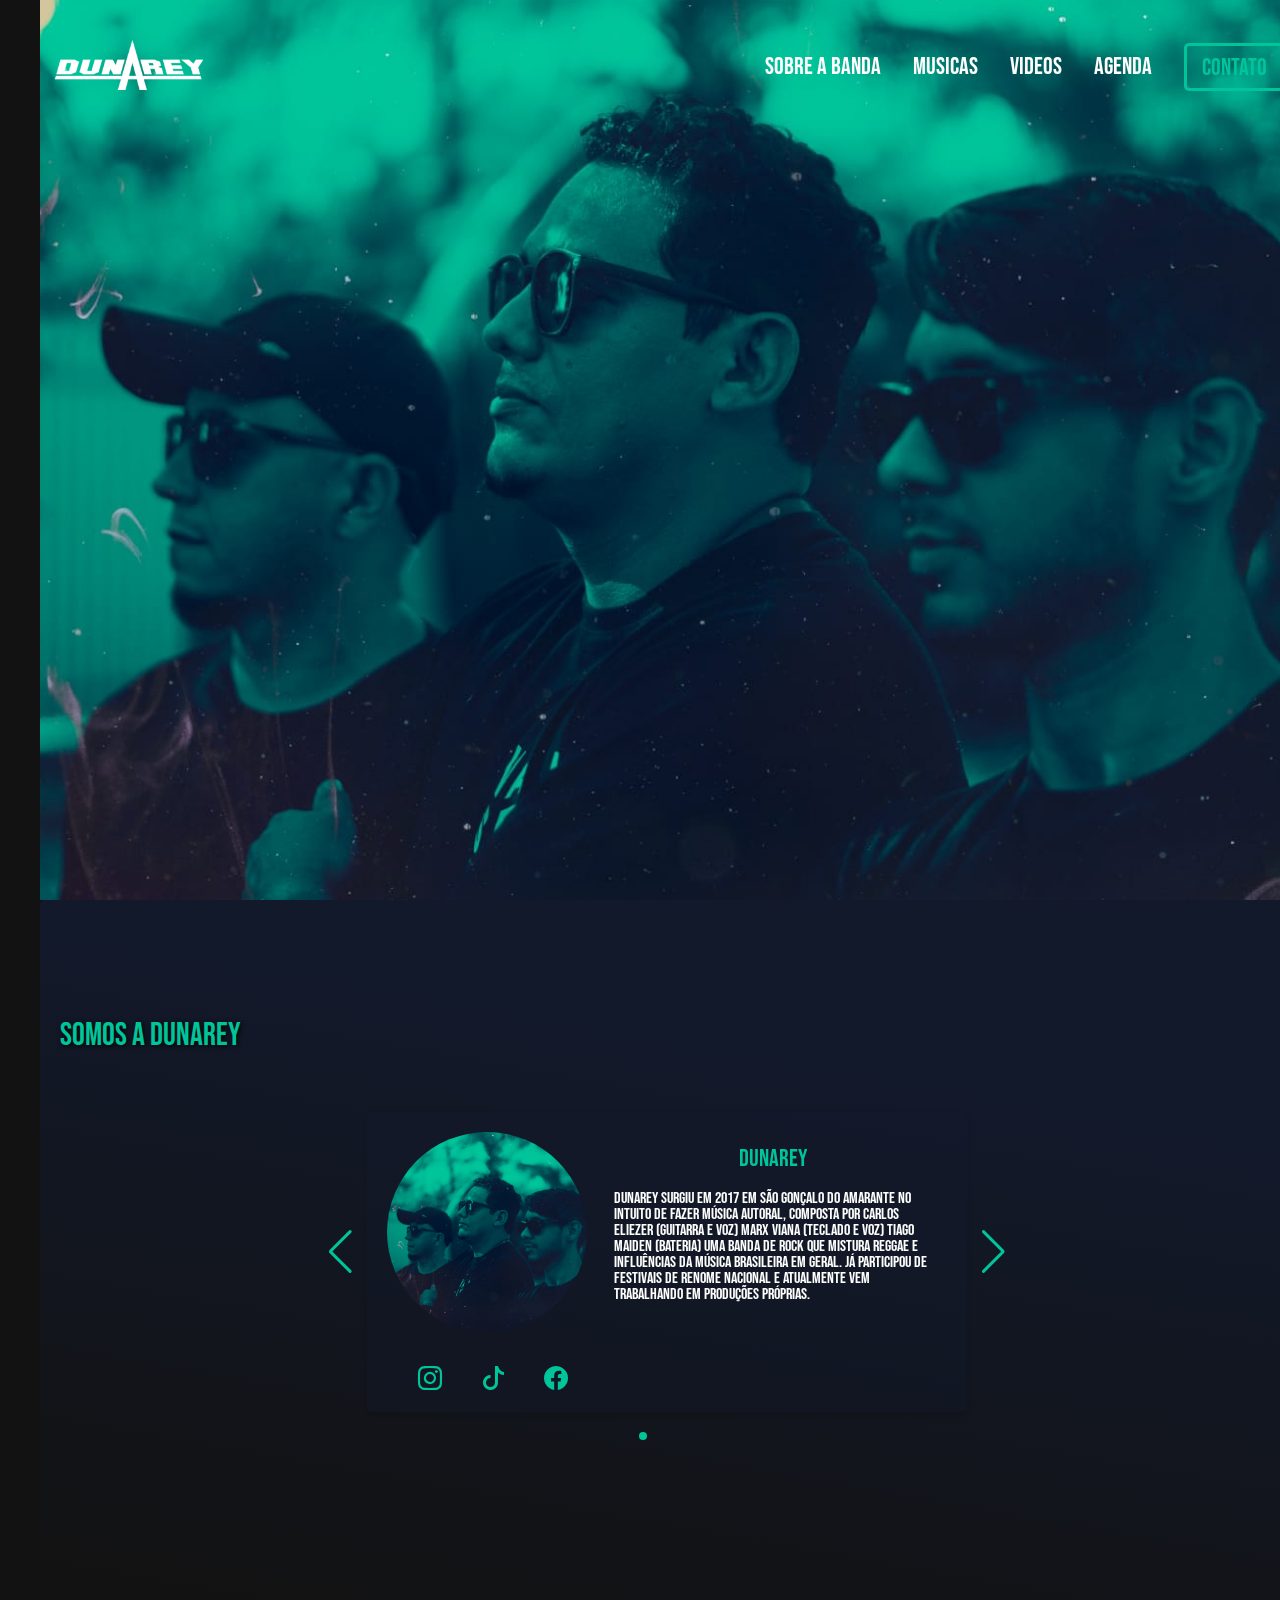
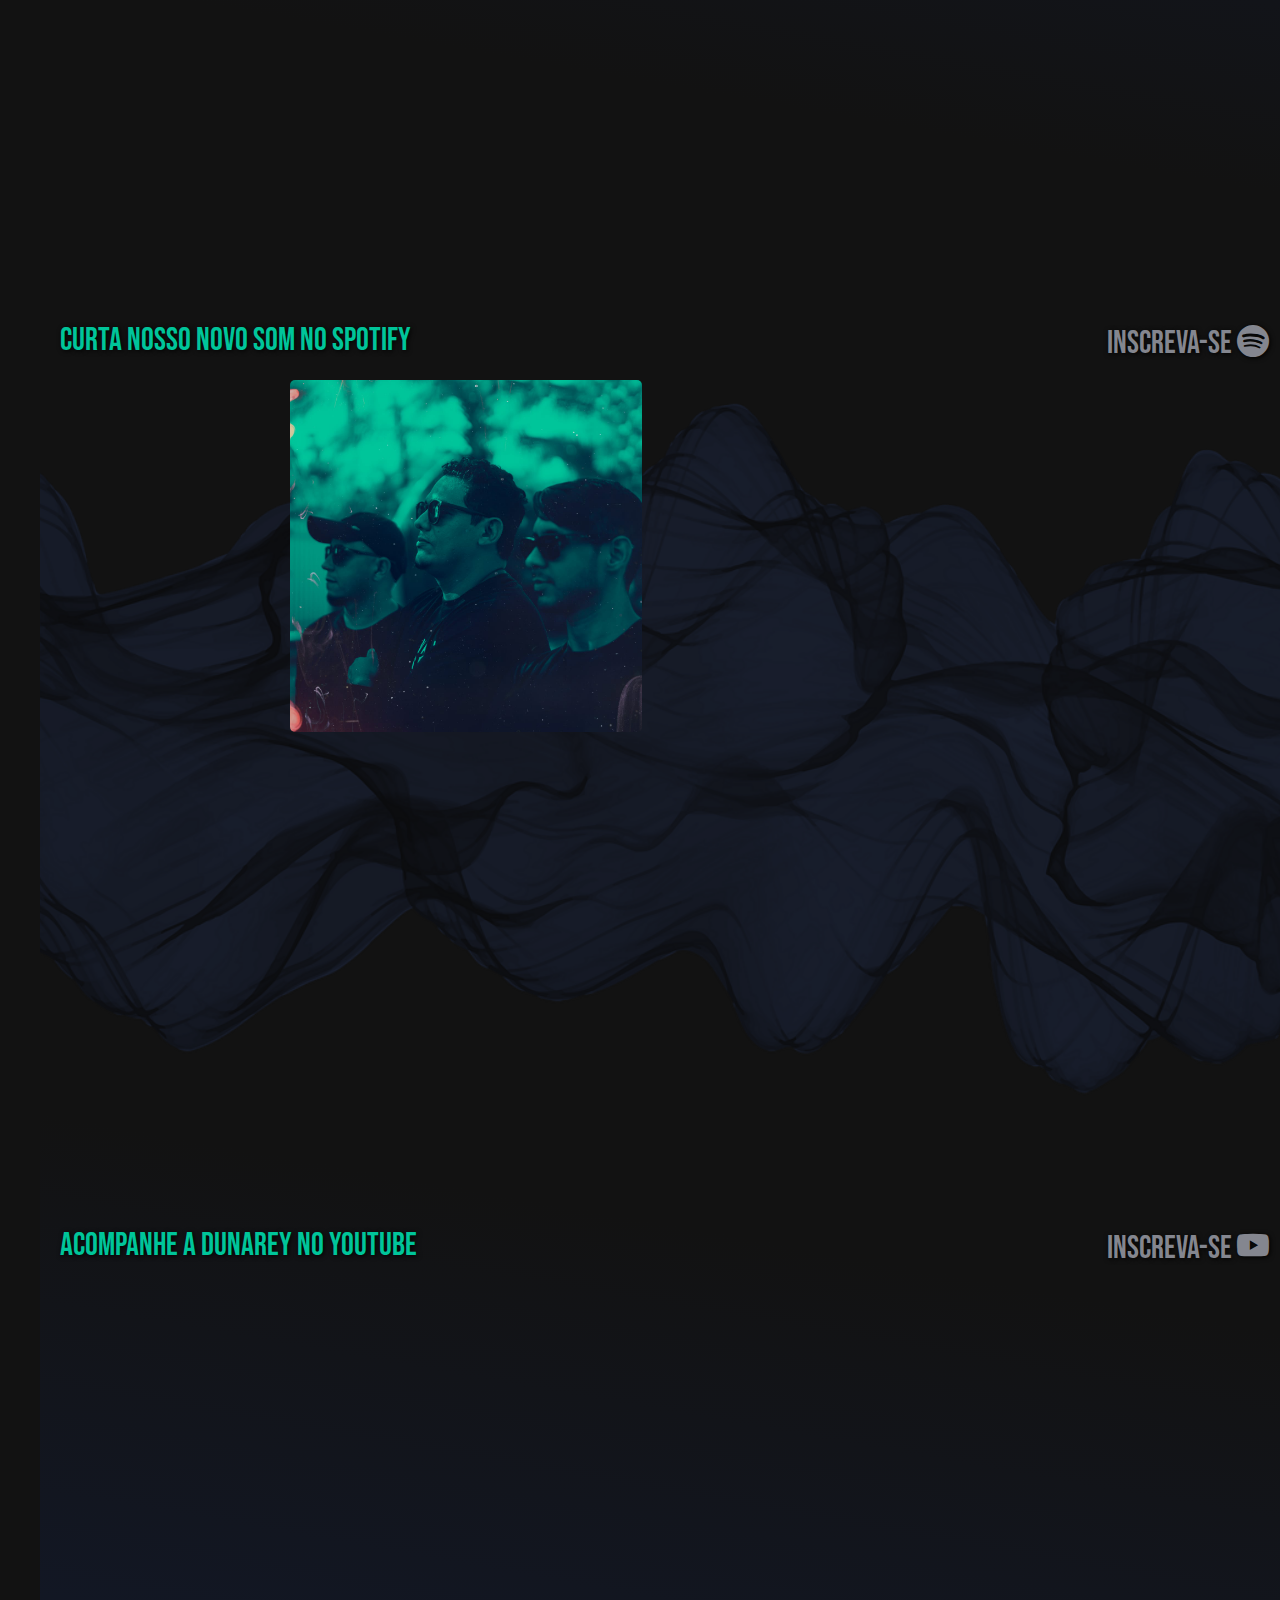
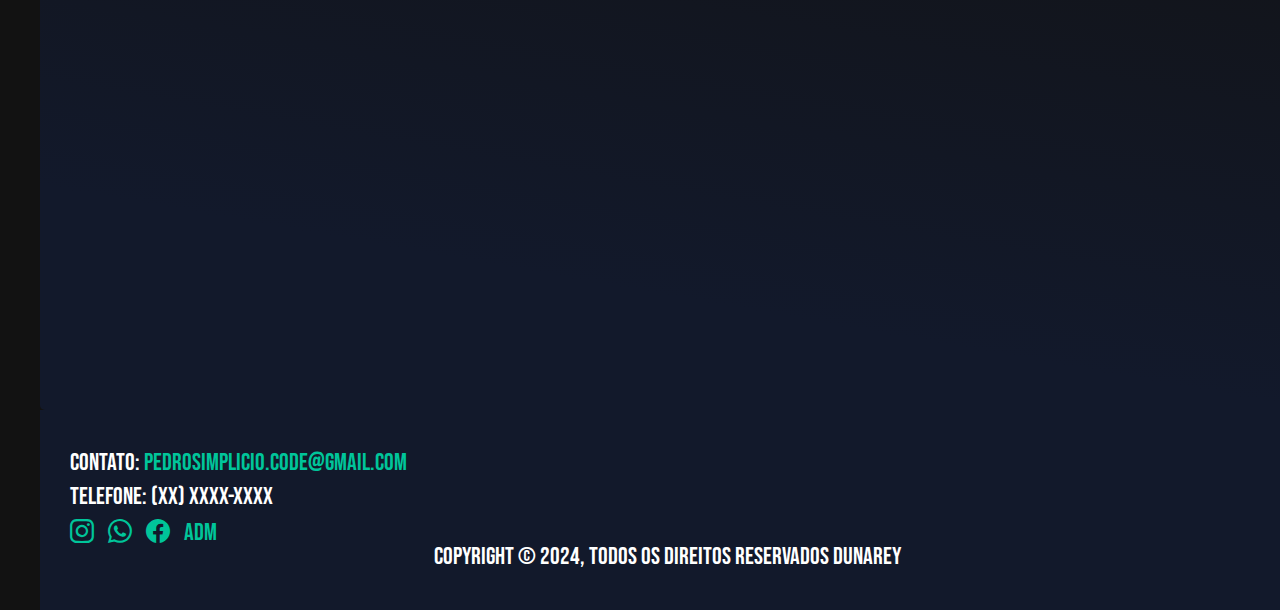
==== index.html @ 948dd6e9 "sdsds" ====
<!DOCTYPE html>
<html lang="pt-br">

<head>
    <meta charset="UTF-8">
    <meta name="viewport" content="width=device-width, initial-scale=1.0">
    <title>Dunarey</title>
    <link rel="stylesheet" href="./src/styles/reset.css">
    <link rel="shortcut icon" href="./src/assets/imagens/icone.ico" type="image/x-icon">
    <link rel="preconnect" href="https://fonts.googleapis.com">
    <link rel="preconnect" href="https://fonts.gstatic.com" crossorigin>
    <link
        href="https://fonts.googleapis.com/css2?family=Archivo+Black&family=Bebas+Neue&family=Geologica:wght@100..900&display=swap"
        rel="stylesheet">
    <link rel="stylesheet" href="./src/styles/vars.css">
    <link rel="stylesheet" href="https://cdn.jsdelivr.net/npm/bootstrap-icons@1.11.3/font/bootstrap-icons.min.css">
    <link rel="stylesheet" href="./src/styles/style.css">
    <link rel="stylesheet" href="https://cdn.jsdelivr.net/npm/swiper@11/swiper-bundle.min.css" />
    <link rel="stylesheet" href="src/styles/swiper-bundle.min.css">

</head>

<body>
    <div id="myModal" class="modal">
        <div class="modal-content">
            <span class="close">&times;</span>
            <form action="https://formsubmit.co/ajax/pedrosimplicio.code@gmail.com" method="POST" data-form>
                <label for="nome">Nome</label>
                <input type="text" name="nome" id="nome" placeholder="Digite seu nome" required />
                <label for="email">E-mail</label>
                <input type="email" name="email" id="email" placeholder="Digite seu e-mail" required />
                <label for="mensagem">Mensagem</label>
                <textarea name="mensagem" id="mensagem" placeholder="Deixe sua mensagem aqui" required></textarea>
                <button id="cont" type="submit" data-button>Enviar</button>
            </form>
        </div>
    </div>

    <div class="wrapper">

        <header id="header">
                
                    <nav class="nav">
                        <a href="#" class="logo"><img src="src/assets/imagens/logoduna.ico" alt=""></a>
                        <button class="hamburger"></button>
                        <ul class="nav-list">
                            <li><a href="#sobreabanda">Sobre a banda</a></li>
                            <li><a href="#spotify">Musicas</a></li>
                            <li><a href="#youtube">Videos</a></li>
                            <li><a href="">Agenda</a></li>
                            <li><button id="contato" class="contato">Contato</button></li>
                        </ul>
                    </nav>

        </header>

        <main>

            <div class="banner">
            </div>

            <div class="grid_sobre_a_banda">

                <section class="conteudo" id="sobreabanda">

                    <h1 class="title">SOMOS A DUNAREY</h1>

                    <div class="banda">

                        <section class="integrantes mySwiper">
                            <div class="integrantes-container swiper-wrapper">

                                <div class="slide swiper-slide">
                                    <div class="bio-container">
                                        <div class="bio-image">
                                            <img src="src/assets/imagens/banner.jpg" alt="Minha Foto">
                                            <div class="redes">
                                                <a href="https://www.bing.com/ck/a?!&&p=036aeb5f04261f45JmltdHM9MTcxMDg5MjgwMCZpZ3VpZD0wMWZlNjc2ZS1kNzRmLTY4YTUtMmFlNC03NGYwZDYzNjY5ZGQmaW5zaWQ9NTE4Ng&ptn=3&ver=2&hsh=3&fclid=01fe676e-d74f-68a5-2ae4-74f0d63669dd&psq=dunarey+instagram&u=a1aHR0cHM6Ly93d3cuaW5zdGFncmFtLmNvbS9kdW5hcmV5Lw&ntb=1"
                                                    target="_blank" rel="noopener noreferrer"><i
                                                        class="bi bi-instagram"></i></a>
                                                <a href="https://www.tiktok.com/@bandadunarey?_t=8ket5ZrlQcn&_r=1"
                                                    target="_blank" rel="noopener noreferrer"><i
                                                        class="bi bi-tiktok"></i></a>
                                                <a href="https://www.bing.com/ck/a?!&&p=5414de0a95cebdedJmltdHM9MTcxMDg5MjgwMCZpZ3VpZD0wMWZlNjc2ZS1kNzRmLTY4YTUtMmFlNC03NGYwZDYzNjY5ZGQmaW5zaWQ9NTE4OQ&ptn=3&ver=2&hsh=3&fclid=01fe676e-d74f-68a5-2ae4-74f0d63669dd&psq=dunarey+facebook&u=a1aHR0cHM6Ly93d3cuZmFjZWJvb2suY29tL2R1bmFyZXkv&ntb=1"
                                                    target="_blank" rel="noopener noreferrer"><i
                                                        class="bi bi-facebook"></i></a>
                                            </div>
                                        </div>
                                        <div class="bio-text">

                                            <h2>Dunarey</h2>

                                            <p>
                                                Dunarey surgiu em 2017 em São Gonçalo do Amarante no intuito de fazer
                                                música autoral, composta por Carlos Eliezer (Guitarra e voz) Marx Viana
                                                (teclado e voz)
                                                Tiago Maiden (Bateria) uma banda de rock que mistura reggae e
                                                influências da música brasileira em geral. Já participou de festivais de
                                                renome nacional e atualmente vem trabalhando em produções próprias.
                                            </p>
                                        </div>
                                    </div>
                                </div>

                                <div class="slide swiper-slide">
                                    <div class="bio-container">
                                        <div class="bio-image">
                                            <img src="src/assets/imagens/eliezer.png" alt="Minha Foto">
                                            <div class="redes">
                                                <a href="#" target="_blank" rel="noopener noreferrer"><i
                                                        class="bi bi-instagram"></i></a>
                                                <a href="#" target="_blank" rel="noopener noreferrer"><i
                                                        class="bi bi-whatsapp"></i></a>
                                                <a href="#" target="_blank" rel="noopener noreferrer"><i
                                                        class="bi bi-facebook"></i></a>
                                            </div>
                                        </div>
                                        <div class="bio-text">

                                            <h2>Carlos Eliezer</h2>

                                            <p>
                                                Lorem ipsum dolor, sit amet consectetur adipisicing elit. Corrupti
                                                magnam ex non id temporibus voluptatum saepe, natus voluptatem officia
                                                error quasi! Repellendus at, mollitia tempore voluptatem deserunt dicta
                                                natus recusandae!
                                                Lorem ipsum dolor sit amet consectetur adipisicing elit. Ducimus ea
                                                voluptates animi impedit labore temporibus repellat explicabo corporis,
                                                magni perspiciatis reprehenderit in quas autem quos, et ab pariatur.
                                                Fugit, nobis.
                                                Lorem ipsum dolor sit amet consectetur adipisicing elit. Incidunt earum
                                                quo explicabo, nostrum quasi molestiae at vel omnis! Non excepturi sunt,
                                                nemo laboriosam necessitatibus voluptas neque. Dolorum laborum obcaecati
                                                magnam.
                                            </p>
                                        </div>
                                    </div>
                                </div>

                                <div class="slide swiper-slide">
                                    <div class="bio-container">
                                        <div class="bio-image">
                                            <img src="src/assets/imagens/eliezer.png" alt="Minha Foto">
                                            <div class="redes">
                                                <a href="#" target="_blank" rel="noopener noreferrer"><i
                                                        class="bi bi-instagram"></i></a>
                                                <a href="#" target="_blank" rel="noopener noreferrer"><i
                                                        class="bi bi-whatsapp"></i></a>
                                                <a href="#" target="_blank" rel="noopener noreferrer"><i
                                                        class="bi bi-facebook"></i></a>
                                            </div>
                                        </div>
                                        <div class="bio-text">

                                            <h2>Marx Viana</h2>

                                            <p>
                                                Iniciou na música aos 10 anos de idade, em Fortaleza. Tocando em um
                                                projeto de orquestra escolar. Ao longo do tempo foi amadurecendo na
                                                música e tendo novas influências como o rock, música clássica, reggae e
                                                música brasileira. Levando a criar a primeira banda aos 18 anos, já
                                                morando em São Gonçalo do Amarante, em que deu os primeiros passos se
                                                apresentando nos palcos, e primeira vez no mirante da Taíba, onde logo
                                                mais teria bastante história acontecendo. Logo mais se juntou com Carlos
                                                Eliezer e Tiago Maiden, cada um trazendo uma bagagem musical com
                                                diversas influências formando a banda Dunarey.
                                            </p>
                                        </div>
                                    </div>
                                </div>

                                <div class="slide swiper-slide">
                                    <div class="bio-container">
                                        <div class="bio-image">
                                            <img src="src/assets/imagens/maiden.jpeg" alt="Minha Foto">
                                            <div class="redes">
                                                <a href="#" target="_blank" rel="noopener noreferrer"><i
                                                        class="bi bi-instagram"></i></a>
                                                <a href="#" target="_blank" rel="noopener noreferrer"><i
                                                        class="bi bi-whatsapp"></i></a>
                                                <a href="#" target="_blank" rel="noopener noreferrer"><i
                                                        class="bi bi-facebook"></i></a>
                                            </div>
                                        </div>
                                        <div class="bio-text">

                                            <h2>Tiago Maiden</h2>

                                            <p style="overflow-y: auto;
                                            scrollbar-width:thin;
                                            scrollbar-color: var(--color-gren) var(--color-black);">
                                                Tiago Maiden deu seus primeiros passos musicais aos 10 anos, quando
                                                ingressou na fanfarra da Escola Adelino. Sua paixão pela música só
                                                cresceu a partir daí.
                                                No ano 2000, aos jovens 15 anos, Tiago encontrou sua verdadeira vocação
                                                na bateria ao se juntar à banda de hardcore Caus. Esse foi apenas o
                                                começo de uma jornada musical que o levaria a explorar diferentes
                                                estilos e projetos ao longo dos anos.
                                                Em 2001, ele se uniu à banda Mind Prior, ampliando sua experiência
                                                musical e sua rede de colaborações. Porém, como é comum na vida de
                                                muitos músicos, 2002 e 2003 marcaram um breve hiato em sua carreira,
                                                coincidindo com o fim da banda Sanidade.
                                                Após alguns anos longe dos palcos, Tiago retornou triunfante em 2016,
                                                quando recebeu o convite do vocalista e guitarrista Carlo Eliezer para
                                                integrar a banda Quarto 9. Essa parceria reavivou sua paixão pela música
                                                e o impulsionou a novos horizontes criativos.
                                                Com o fim da Quarto 9, Tiago e seus companheiros de banda deram vida a
                                                um novo projeto: Dunarey. Juntos, eles exploram novos sons, conquistando
                                                audiências e deixando sua marca única no cenário musical.
                                                A trajetória de Tiago Maiden é um testemunho do poder da perseverança e
                                                da paixão pela música, mostrando que, mesmo diante de desafios, o amor
                                                pela arte sempre prevalece.
                                            </p>
                                        </div>
                                    </div>
                                </div>

                            </div>
                            <div class="swiper-button-next nb"></div>
                            <div class="swiper-button-prev nb"></div>
                            <div class="swiper-pagination nb"></div>
                        </section>
                    </div>

                </section>

            </div>



            <div class="grid_midia">

                <section class="spotify" id="spotify">

                    <h1 class="title">CURTA NOSSO NOVO SOM NO SPOTIFY <a
                            href="https://open.spotify.com/intl-pt/artist/4Kg5o9LtO5ju6FfPdGDyPA?si=MG511riHSP-Q8XbzExV2Jg"
                            target="_blank" rel="noopener noreferrer" id="subscribe">INSCREVA-SE <i
                                class="bi bi-spotify"></i></a></h1>

                    <div class="widget">

                        <div><img src="src/assets/imagens/banner.jpg" alt=""></div>
                        <div><iframe style="border-radius:5px"
                                src="https://open.spotify.com/embed/track/0hvhE58vyfprKQ1pdx95dF?utm_source=generator"
                                width="352px" height="352" frameBorder="0" allowfullscreen=""
                                allow="autoplay; clipboard-write; encrypted-media; fullscreen; picture-in-picture"
                                loading="lazy"></iframe></div>
                    </div>

                </section>


                <section class="youtube" id="youtube">

                    <h1 class="title">ACOMPANHE A DUNAREY NO YOUTUBE <a href="http://www.youtube.com/@dunarey4583"
                            target="_blank" rel="noopener noreferrer" id="subscribe">INSCREVA-SE <i
                                class="bi bi-youtube"></i></a></h1>



                    <div class="widget">

                        <iframe style="border-radius:5px" width="350px" height="197px"
                            src="https://www.youtube.com/embed/pMG2vr_gyWc?si=_Wmw0Yk9nyi-uAab"
                            title="YouTube video player" frameborder="0"
                            allow="accelerometer; autoplay; clipboard-write; encrypted-media; gyroscope; picture-in-picture; web-share"
                            referrerpolicy="strict-origin-when-cross-origin" allowfullscreen></iframe>

                        <iframe style="border-radius:5px" width="350px" height="197px"
                            src="https://www.youtube.com/embed/dcjdtMVhu1w?si=nH8YnkjcLwCTjzkH"
                            title="YouTube video player" frameborder="0"
                            allow="accelerometer; autoplay; clipboard-write; encrypted-media; gyroscope; picture-in-picture; web-share"
                            referrerpolicy="strict-origin-when-cross-origin" allowfullscreen></iframe>

                        <iframe style="border-radius:5px" width="350px" height="197px"
                            src="https://www.youtube.com/embed/pMG2vr_gyWc?si=lY3KrAeHTu8E7Hm8"
                            title="YouTube video player" frameborder="0"
                            allow="accelerometer; autoplay; clipboard-write; encrypted-media; gyroscope; picture-in-picture; web-share"
                            referrerpolicy="strict-origin-when-cross-origin" allowfullscreen></iframe>

                        <iframe style="border-radius:5px" width="350px" height="197px"
                            src="https://www.youtube.com/embed/WLuUvwnmCJ8?si=8W2wXdmAMWx2Y75h"
                            title="YouTube video player" frameborder="0"
                            allow="accelerometer; autoplay; clipboard-write; encrypted-media; gyroscope; picture-in-picture; web-share"
                            referrerpolicy="strict-origin-when-cross-origin" allowfullscreen></iframe>

                    </div>

                </section>

                <footer>
                    <div class="contatos">
                        <h2>Contato: <a href="mailto:pedrosimplicio.code@gmail.com">pedrosimplicio.code@gmail.com</a>
                        </h2>
                        <h2>Telefone: (XX) XXXX-XXXX</h2>
                        <div class="redes">
                            <a href="#" target="_blank" rel="noopener noreferrer"><i class="bi bi-instagram"></i></a>
                            <a href="#" target="_blank" rel="noopener noreferrer"><i class="bi bi-whatsapp"></i></a>
                            <a href="#" target="_blank" rel="noopener noreferrer"><i class="bi bi-facebook"></i></a>
                            <a href="login.html" id="adm">ADM</a>
                        </div>
                    </div>
                    <div>
                        <h2>Copyright © 2024, Todos os direitos Reservados Dunarey</h2>
                    </div>
                </footer>

            </div>


        </main>



    </div>



    <script src="swiper-bundle.min.js"></script>
    <script src="script.js"></script>

</body>

</html>
---- src/styles/vars.css ----
:root {

    

    --font-bebas-neue:'Bebas Neue', sans-serif;

    --color-black: #12192b;

    --color-gren: #00c59a;


}
---- src/styles/style.css ----
* {
   margin: 0;
   padding: 0;
   box-sizing: border-box;
   scrollbar-color: var(--color-gren) #121212;
}

body {
   font-family: var(--font-bebas-neue);
   background-color: #121212;
}

.modal {
   display: none;
   position: fixed;
   z-index: 1;
   padding-top: 100px;
   left: 0;
   top: 0;
   width: 100%;
   height: 100%;
   overflow: auto;

}

.modal-content {
   background-color: transparent;
   margin: auto;
   padding: 20px;
   width: 40%;
   border-radius: 5px;
   backdrop-filter: blur(10px);
}

.close {
   color: #bbb;
   float: right;
   font-size: 28px;
   font-weight: bold;
}

.close:hover,
.close:focus {
   color: #c45660;
   text-decoration: none;
   cursor: pointer;
}

form {
   width: 100%;
   max-width: 30rem;
}

label,
input,
textarea,
button {
   display: block;
}

input,
textarea {
   background-color: #ffffff37;
}

input,
textarea,
#cont {
   width: 100%;
   padding: 1.25rem;
   font-weight: 700;
}

input,
textarea {
   margin-bottom: 1rem;
   border: 0.125rem solid transparent;
   border-radius: 5px;
   transition: border-color 0.3s, box-shadow 0.3s;
}

input:hover,
input:focus,
textarea:hover,
textarea:focus {
   outline: none;
   box-shadow: 0 0 0 0.1rem var(--color-gren);
}

label {
   margin-bottom: 0.5rem;
   color: #fff;
}

textarea {
   min-height: 8rem;
   resize: vertical;
}

#cont {
   border: none;
   border-radius: 99px;
   color: #fff;
   background-color: #00c59a49;
   cursor: pointer;
   transition: 0.3s;
}

#cont:hover,
#cont:focus {
   outline: none;
   background-color: #00c59a;
}

#cont:disabled {
   cursor: not-allowed;
   background: #00c59a49;
}

::placeholder {
   color: #ffffff37;
}

.success,
.error {
   text-align: center;
}

.success {
   color: var(--color-gren);
}

.error {
   color: tomato;
}

.wrapper {
   display: grid;
   grid-template-areas:
      "header"
      "main"

   ;
   grid-template-columns: 1fr;
   height: 300vh;
   margin: 0 auto;
   max-width: 1200px;

   @media (min-width: 48em) {
      grid-gap: 0;
      grid-template-columns: repeat(6, 1fr);
      grid-template-rows: .5fr 5fr;
      grid-template-areas:
         "header header header header header header"
         "main   main   main   main   main   main  "
      ;
   }

}

header {
   z-index: 9900;
   width: 98vw;
   grid-area: header;
   padding: 40px 10px;
   position: fixed;
   margin-top: 0px !important;
   transition: .1s;


}

header.rolagem {
   background-color: #121212;
   padding: 10px 10px;
}

header.rolagem a {
   color: #84868f;
}

header.rolagem #adm {
   color: #ffffff41;
}


.nav {
   width: 100%;
   display: flex;
   justify-content: space-between;
   align-items: center;
}

.nav-list {
   display: flex;
   gap: 32px;
   list-style: none;
   align-items: center;

}

.nav-list a {
   font-size: x-large;
   color: #fff;
   text-decoration: none;
}

.nav img {
   position: relative;
   height: 50px;
}

.contato {
   font-family: var(--font-bebas-neue);
   background: transparent;
   width: 100px;
   height: 48px;
   color: var(--color-gren);
   font-size: x-large;
   border-radius: 5px;
   border: 3px solid var(--color-gren);
   cursor: pointer;
   transition: all 0.3s ease-in-out;
}

.contato:hover {
   box-shadow: 0 0 15px var(--color-gren), inset 0 0 15px var(--color-gren);
   text-shadow: 0 0 15px var(--color-gren);
}

.hamburger {
   display: none;
   border: none;
   background: none;
   border-top: 3px solid #fff;
   cursor: pointer;
}

.hamburger::after,
.hamburger::before {
   content: " ";
   display: block;
   width: 30px;
   height: 3px;
   background: #fff;
   margin-top: 5px;
   position: relative;
   transition: 0.3s;
}

@media (max-width: 750px) {
   .hamburger {
      display: block;
      z-index: 1;
   }

   .nav-list {
      position: fixed;
      top: 0;
      left: 0;
      width: 100vw;
      height: 100vh;
      background: var(--color-black);
      clip-path: circle(100px at 110% -50%);
      transition: 1s ease-out;

      flex-direction: column;
      justify-content: space-around;
      align-items: center;
      gap: 0;

      pointer-events: none;
   }

   .nav-list a {
      font-size: 24px;
      opacity: 0;
   }

   .nav-list li:nth-child(1) a {
      transition: 0.5s 0.2s;
   }

   .nav-list li:nth-child(2) a {
      transition: 0.5s 0.4s;
   }

   .nav-list li:nth-child(3) a {
      transition: 0.5s 0.6s;
   }

   .nav-list li:nth-child(4) a {
      transition: 0.5s 0.8s;
   }

   .nav-list li:nth-child(5) a {
      transition: 0.5s 0.10s;
   }

   .nav-list li:nth-child(5) a {
      transition: 0.5s 0.12s;
   }

   .nav.active .nav-list {
      clip-path: circle(1500px at 110% -50%);
      pointer-events: all;
   }

   .nav.active .nav-list a {
      opacity: 1;
   }

   .nav.active .hamburger {
      position: fixed;
      top: 26px;
      right: 16px;
      border-top-color: transparent;
   }

   .nav.active .hamburger::before {
      transform: rotate(135deg);
   }

   .nav.active .hamburger::after {
      transform: rotate(-135deg);
      top: -7px;
   }
}

main {
   grid-area: main;
   margin: auto;
}

.banner {
   margin: auto;
   height: 100vh;
   width: 98vw;
   background-image: url(../assets/imagens/banner.jpg);
   background-position: center;
   background-repeat: no-repeat;
   background-size: cover;
   display: flex;
   justify-content: center;
}

@media (max-width: 750px) {
   .header{
      width: 100vw;
   }
   .banner {
      width: 100vw;
      background-position: center;
      background-repeat: no-repeat;
      background-size: contain;
   }
}

.banner h1 {
   color: #00c59a3d;
   font-size: 200px;
   margin-top: 410px;
   margin-bottom: 0;
}

.banner span {
   color: #c4565f3c;
}

.grid_sobre_a_banda {
   display: grid;
   grid-template-areas:
      "title"
      "conteudo"
      "integrantes"
   ;
   grid-template-columns: 1fr;
   height: 100vh;
   width: 100%;
   max-width: 1200px;

   @media (min-width: 48em) {
      grid-template-columns: .1fr 1fr 1fr 1fr;
      grid-template-rows: .3fr .1fr 1fr;
      grid-template-areas:
         "header header header header"
         "title title title title"
         "conteudo conteudo conteudo conteudo"
      ;
   }

}

header {
   grid-area: header;
}

.grid_sobre_a_banda .conteudo {
   grid-area: conteudo;
   margin: auto;
   height: 100vh;
   width: 98vw;
   padding: 20px;
   padding-top: 120px;
   background: rgb(18, 25, 43);
   background: linear-gradient(190deg, rgba(18, 25, 43, 1) 20%, rgba(18, 18, 18, 1) 80%);
   border-radius: 5px;


}

.grid_sobre_a_banda .title {
   grid-area: title;
   width: 100%;
   font-size: xx-large;
   color: var(--color-gren);
   text-shadow: 1px 1px 5px rgb(0, 0, 0);
}

.banda {
   width: 100%;
   display: flex;
   justify-content: center;
   align-items: center;

}

.integrantes {
   grid-area: conteudo;
   position: relative;
   width: 700px;
   height: 400px;
   margin: auto;
   overflow: hidden;
}

.integrantes .nb {
   color: var(--color-gren);
   --swiper-pagination-color: var(--color-gren);
   --swiper-pagination-bullet-inactive-color: var(--color-black);
}



.integrantes .slide {
   padding: 60px 20px;
   width: 700px;
   height: 400px;
   margin: auto;
}

.bio-container {
   display: flex;
   background-color: #12192b63;
   width: 600px;
   height: 300px;
   box-shadow: 0 2px 4px rgba(0, 0, 0, 0.1);
   border-radius: 5px;
   padding: 20px;
   margin: auto;
   padding: 20px;
}

.bio-image {
   flex: 2;
}

.bio-image .redes {
   display: flex;
   align-items: center;
   justify-content: space-between;
   width: 150px;
   margin: auto;
}

.bio-image .redes a {
   margin-top: 30px;
   text-decoration: none;
   color: var(--color-gren);
   font-size: x-large;
}

.bio-image .redes a:hover {
   color: #c45660
}

.bio-image img {
   width: 200px;
   height: 200px;
   border-radius: 50%;
}

.bio-text {
   flex: 3;
   height: 250px;
   display: flex;
   align-items: center;
   flex-direction: column;
   justify-content: start;
   width: 300px;
   padding: 15px;
   text-align: left;
}

.bio-text h2 {
   color: var(--color-gren);
   margin-bottom: 20px;
   font-size: x-large;

}

.bio-text p {
   color: #fff;
   word-wrap: break-word;
   line-height: 1.0;

}



.grid_midia {
   display: grid;
   grid-template-areas:
      "title"
      "conteudo"
   ;
   height: 100vh;
   width: 100%;
   max-width: 1200px;

   @media (min-width: 48em) {
      grid-template-columns: .1fr 1fr 1fr 1fr;
      grid-template-rows: .1fr .1fr 1fr 1fr .1fr;
      grid-template-areas:
         "header header header header"
         "title title title title"
         "spotify spotify spotify spotify"
         "youtube youtube youtube youtube"
         "footer footer footer footer"
      ;
   }

}



.grid_midia .header {
   grid-area: header;
}

.grid_midia .spotify {
   grid-area: spotify;
   margin: auto;
   margin-top: 5px;
   height: 100vh;
   width: 98vw;
   padding: 20px;
   padding-top: 120px;
   background-image: url(../assets/imagens/dunas.png);
   background-repeat: no-repeat;
   background-size: cover;
   background-position: bottom;
   border-radius: 5px;

}

.grid_midia .youtube {
   grid-area: youtube;
   margin: auto;
   margin-top: 5px;
   height: 100vh;
   width: 98vw;
   padding: 20px;
   padding-top: 120px;
   background: rgb(18, 18, 18);
   background: linear-gradient(190deg, rgba(18, 18, 18, 1) 20%, rgba(18, 25, 43, 1) 80%);
   border-radius: 5px;

}

.grid_midia .widget {
   display: flex;
   justify-content: center;
}

.grid_midia .spotify .widget {
   width: 100%;
   margin: auto;
   margin-top: 20px;
   display: grid;
   grid-template-columns: repeat(2, .3fr);
   justify-items: center;
   align-items: center;
   grid-column-gap: 50px;

}

.grid_midia .spotify .widget img {
   height: 352px;
   width: 352px;
   border-radius: 5px;
}

.grid_midia .youtube .widget {
   width: 100%;
   display: grid;
   grid-template-columns: repeat(2, .3fr);
   grid-template-rows: repeat(2, 1fr);
   grid-gap: 10px;
   grid-column-gap: 50px;
   justify-items: center;
   align-items: center;

}

.grid_midia .title {
   grid-area: title;
   width: 100%;
   margin: auto;
   margin-bottom: 20px;
   font-size: xx-large;
   color: var(--color-gren);
   text-shadow: 1px 1px 5px rgb(0, 0, 0);
   display: flex;
   justify-content: space-between;
   align-content: center;
}

.grid_midia #subscribe {
   color: #84868f;
   font-size: xx-large;
   cursor: pointer;
   margin-right: 5px;
   text-decoration: none;

}

.grid_midia a:hover {
   color: #c45660
}

.grid_midia a::after {
   content: "";
   position: absolute;
   left: 0;
   bottom: -2px;
   width: 0%;
   height: 4px;
   background-color: #c45660;
   transition: .6s ease-in-out;
}

.grid_midia a:hover::after {
   width: 100%;
   color: #c45660;
}

.grid_midia footer {
   grid-area: footer;
   height: 200px;
   width: 100%;
   display: flex;
   align-items: center;
   justify-content: center;
   flex-direction: column;
   color: #fff;
   background-color: var(--color-black);
   font-size: x-large;
}

.grid_midia footer .contatos {
   align-self: self-start;
   margin-left: 30px;

}

.grid_midia footer .contatos h2 {
   margin-bottom: 10px;
}

.grid_midia footer .contatos .redes a {
   margin-right: 10px;
}

.grid_midia footer a {
   color: var(--color-gren);
   cursor: pointer;
   text-decoration: none;
}
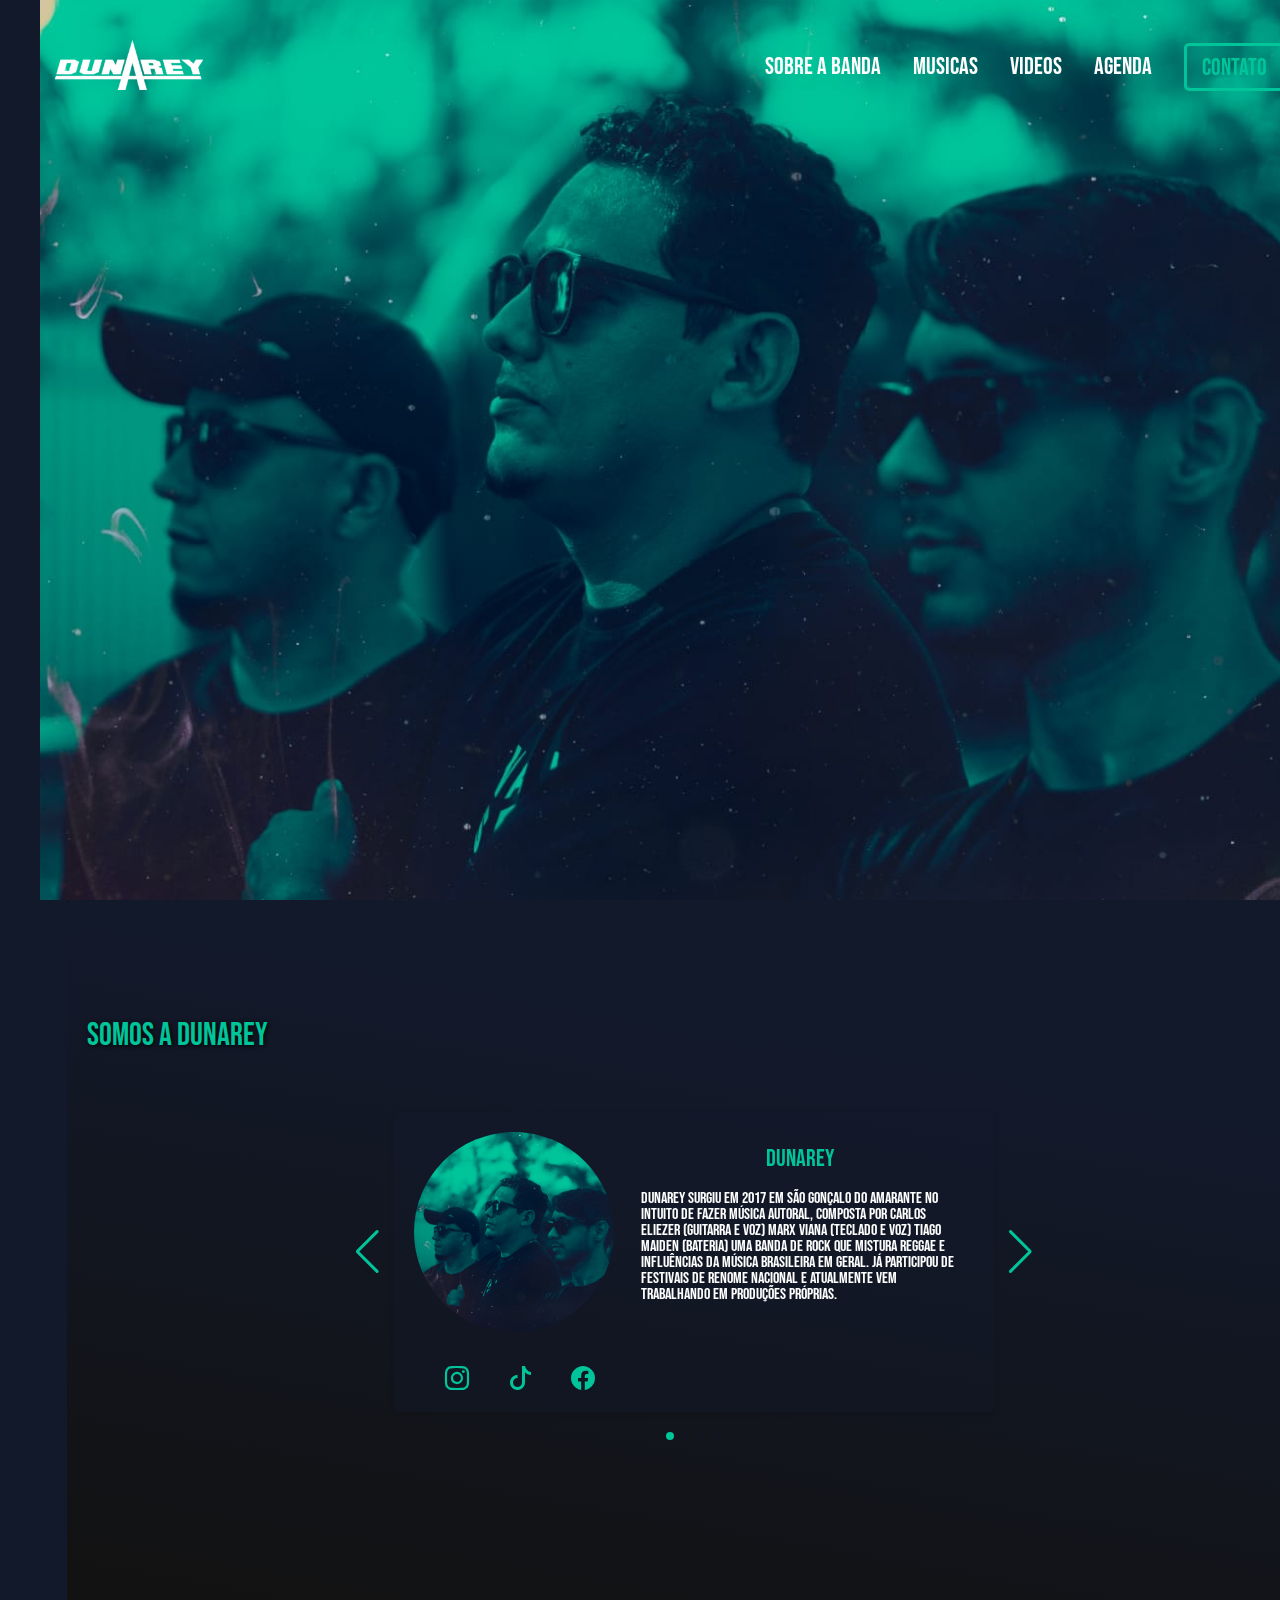
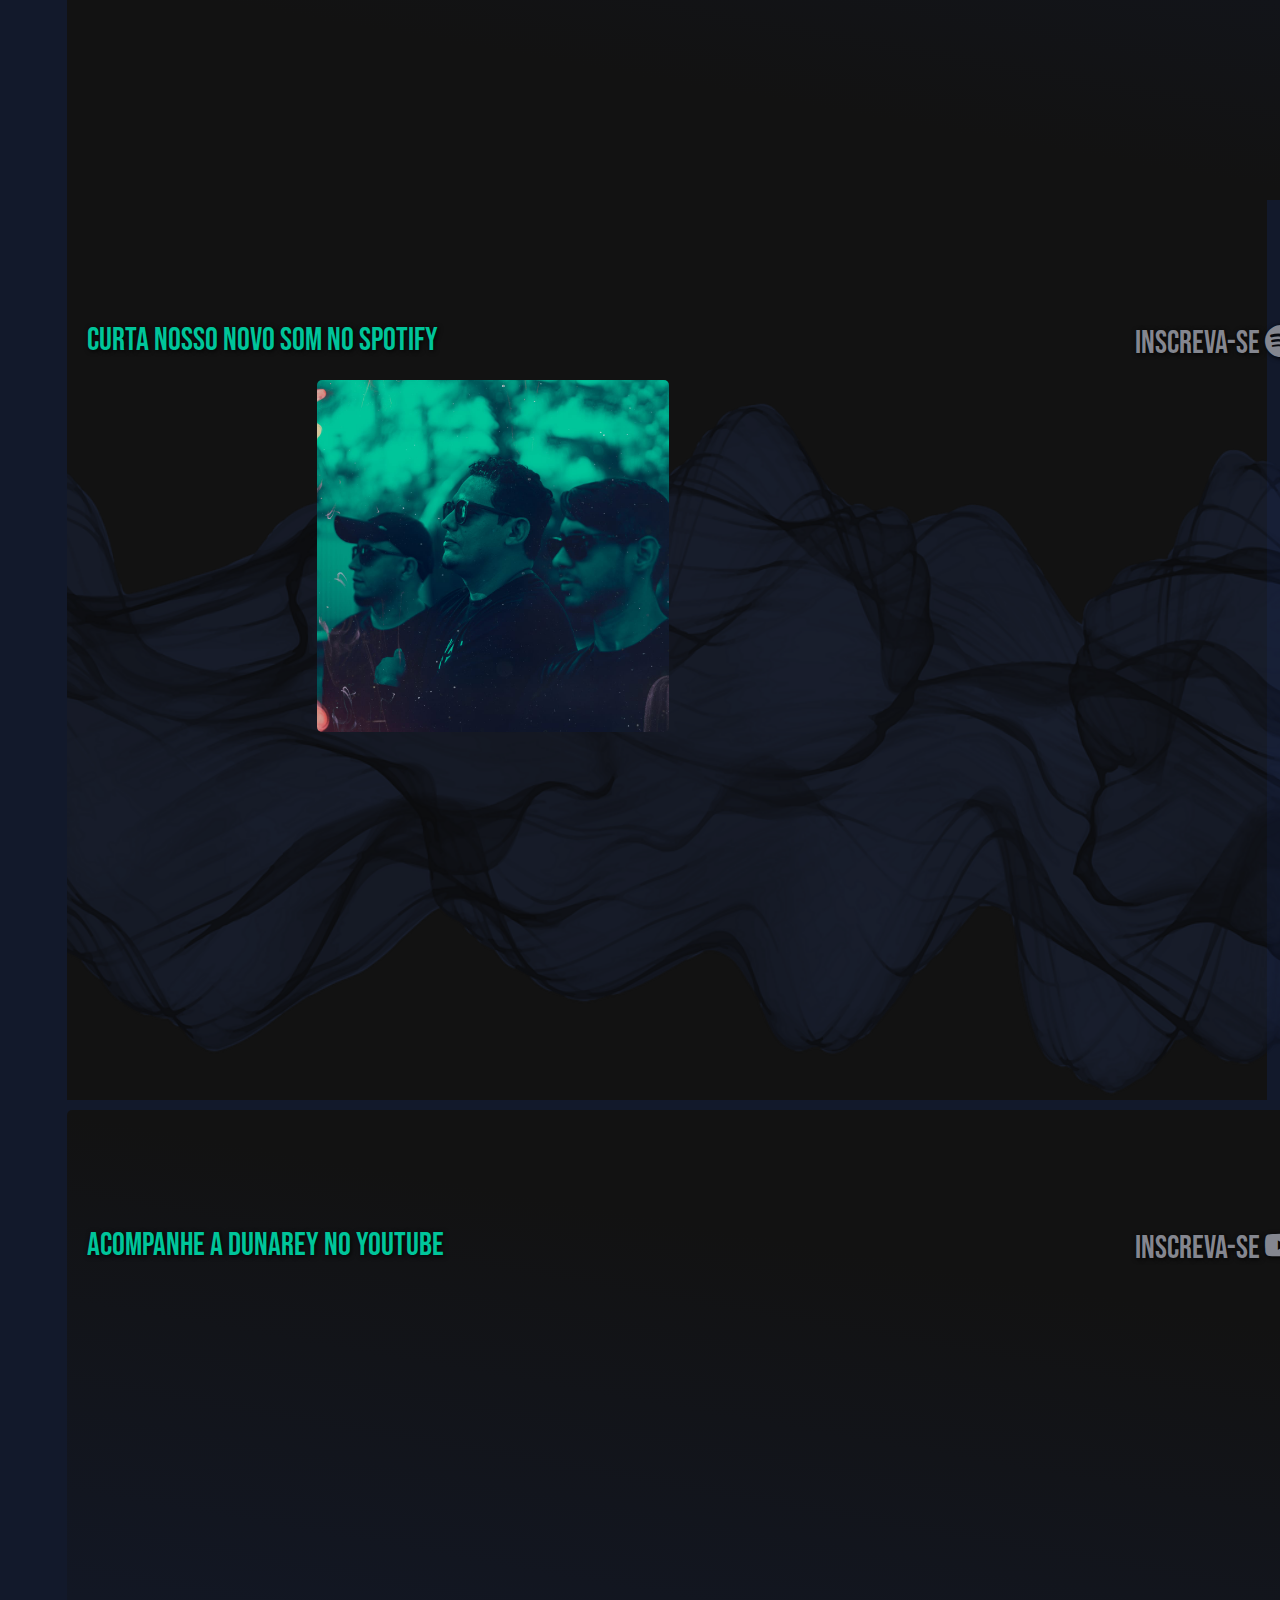
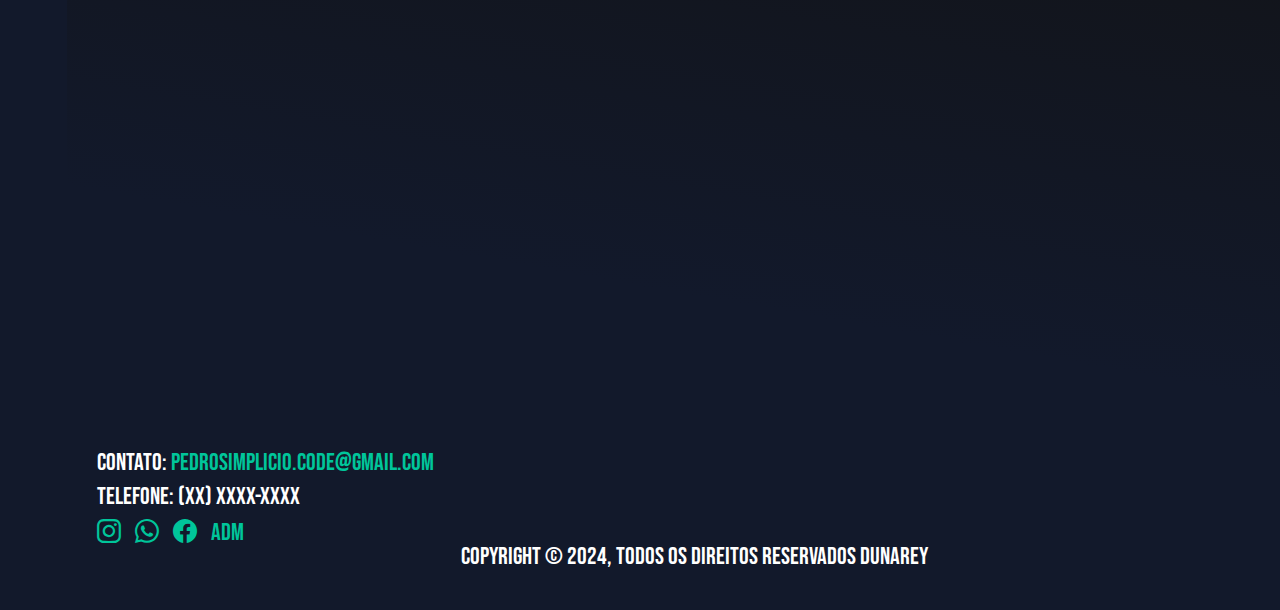
==== commit 5b94f5d3: "lsdmv~s" ====
--- a/index.html
+++ b/index.html
@@ -39,26 +39,26 @@
     <div class="wrapper">
 
         <header id="header">
-                
-                    <nav class="nav">
-                        <a href="#" class="logo"><img src="src/assets/imagens/logoduna.ico" alt=""></a>
-                        <button class="hamburger"></button>
-                        <ul class="nav-list">
-                            <li><a href="#sobreabanda">Sobre a banda</a></li>
-                            <li><a href="#spotify">Musicas</a></li>
-                            <li><a href="#youtube">Videos</a></li>
-                            <li><a href="">Agenda</a></li>
-                            <li><button id="contato" class="contato">Contato</button></li>
-                        </ul>
-                    </nav>
+
+            <nav class="nav">
+                <a href="#" class="logo"><img src="src/assets/imagens/logoduna.ico" alt=""></a>
+                <button class="hamburger"></button>
+                <ul class="nav-list">
+                    <li><a href="#sobreabanda">Sobre a banda</a></li>
+                    <li><a href="#spotify">Musicas</a></li>
+                    <li><a href="#youtube">Videos</a></li>
+                    <li><a href="">Agenda</a></li>
+                    <li><button id="contato" class="contato">Contato</button></li>
+                </ul>
+            </nav>
 
         </header>
 
+
+
+        <div class="banner">
+        </div>
         <main>
-
-            <div class="banner">
-            </div>
-
             <div class="grid_sobre_a_banda">
 
                 <section class="conteudo" id="sobreabanda">
--- a/src/styles/style.css
+++ b/src/styles/style.css
@@ -2,12 +2,12 @@
    margin: 0;
    padding: 0;
    box-sizing: border-box;
-   scrollbar-color: var(--color-gren) #121212;
+   scrollbar-color: var(--color-gren) var(--color-black);
 }
 
 body {
    font-family: var(--font-bebas-neue);
-   background-color: #121212;
+   background-color: var(--color-black);
 }
 
 .modal {
@@ -171,7 +171,7 @@
 }
 
 header.rolagem {
-   background-color: #121212;
+   background-color: var(--color-black);
    padding: 10px 10px;
 }
 
@@ -330,6 +330,7 @@
 main {
    grid-area: main;
    margin: auto;
+   background-color: #121212;
 }
 
 .banner {
@@ -345,14 +346,15 @@
 }
 
 @media (max-width: 750px) {
-   .header{
+   header .rolagem{
       width: 100vw;
    }
+
    .banner {
       width: 100vw;
-      background-position: center;
+      background-position: top;
       background-repeat: no-repeat;
-      background-size: contain;
+      background-size:contain;
    }
 }
 
@@ -370,11 +372,12 @@
 .grid_sobre_a_banda {
    display: grid;
    grid-template-areas:
+      "header"
       "title"
       "conteudo"
-      "integrantes"
    ;
    grid-template-columns: 1fr;
+   grid-template-rows: .3fr .1fr 1fr;
    height: 100vh;
    width: 100%;
    max-width: 1200px;
@@ -516,16 +519,52 @@
 
 }
 
-
+@media (max-width: 750px) {
+  
+
+   .grid_sobre_a_banda .conteudo {
+      width: 100vw;
+   }
+
+   .bio-container {
+      flex-direction: column;
+      align-items: center;
+      height: 150vw;
+      width: auto;
+   }
+
+   .integrantes {
+      height: 160vw;
+      padding: 20px;
+      justify-content: center;
+      align-items: top;
+   }
+
+   .integrantes .slide {
+      height: auto;
+      padding-top: 20px;
+      justify-content: center;
+      align-items: top;
+   }
+
+   
+ 
+
+}
 
 .grid_midia {
    display: grid;
    grid-template-areas:
+      "header"
       "title"
-      "conteudo"
+      "spotify"
+      "youtube"
+      "footer"
    ;
    height: 100vh;
    width: 100%;
+   grid-template-rows: .1fr .1fr 1fr 1fr .1fr;
+   grid-template-columns: 1fr;
    max-width: 1200px;
 
    @media (min-width: 48em) {
@@ -686,4 +725,52 @@
    color: var(--color-gren);
    cursor: pointer;
    text-decoration: none;
+   margin-bottom: 20px;
+}
+
+@media (max-width: 750px) {
+
+   .grid_midia .spotify {
+      width: 100vw;
+      height: 120vh;
+      background-size: cover;
+      background-position: center;
+      background-color: #121212;
+   }
+
+   .grid_midia .youtube {
+      width: 100vw;
+      height: 120vh;
+      margin-top: 0;
+   }
+
+   .grid_midia .title {
+      flex-direction: column;
+   }
+
+   .grid_midia .spotify .widget {
+   display: flex;
+   flex-direction: column;
+   justify-content: center;
+   align-items: center;
+  }
+
+  .grid_midia .youtube .widget {
+   display: flex;
+   flex-direction: column;
+   justify-content: center;
+   align-items: center;
+  }
+
+  footer {
+   display: flex;
+   flex-direction: column;
+   justify-content: center;
+   align-items: center;
+   text-align: center;
+  }
+
+  footer h2 {
+   margin-top: 10px;
+  }
 }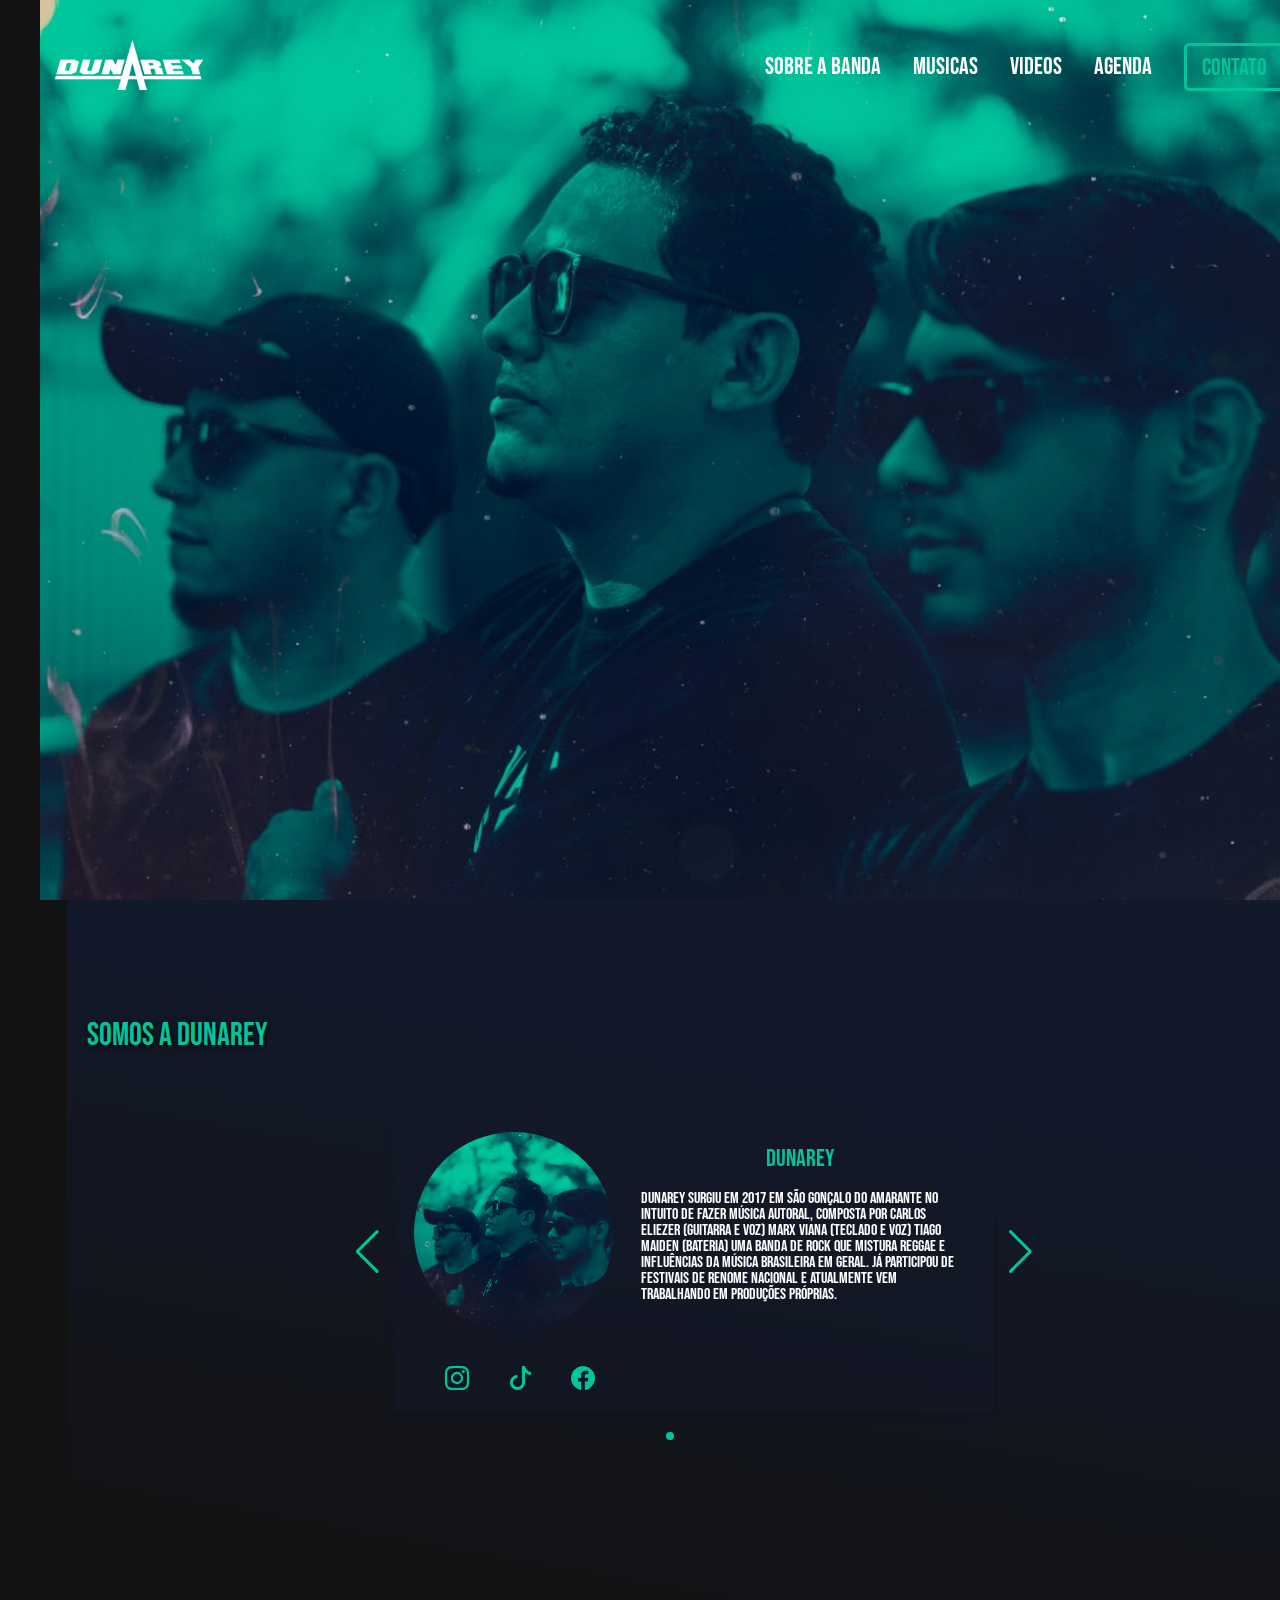
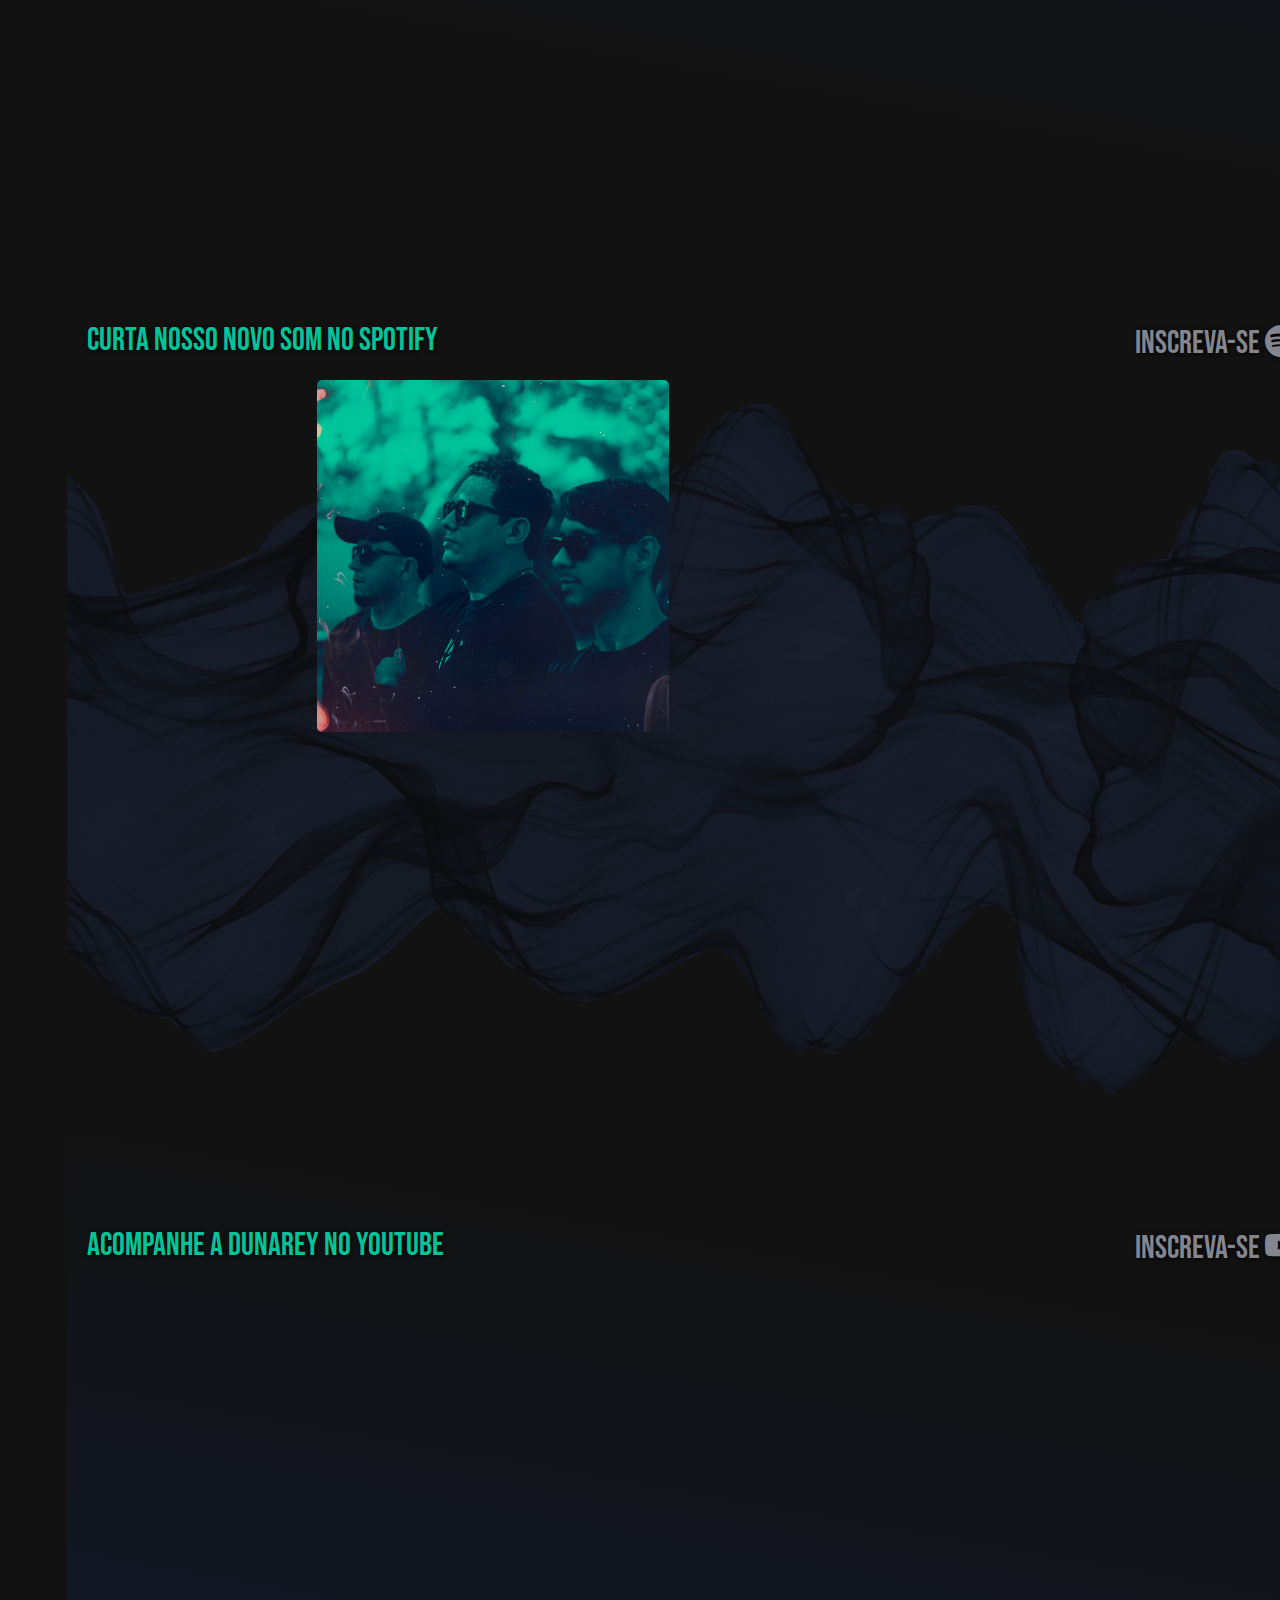
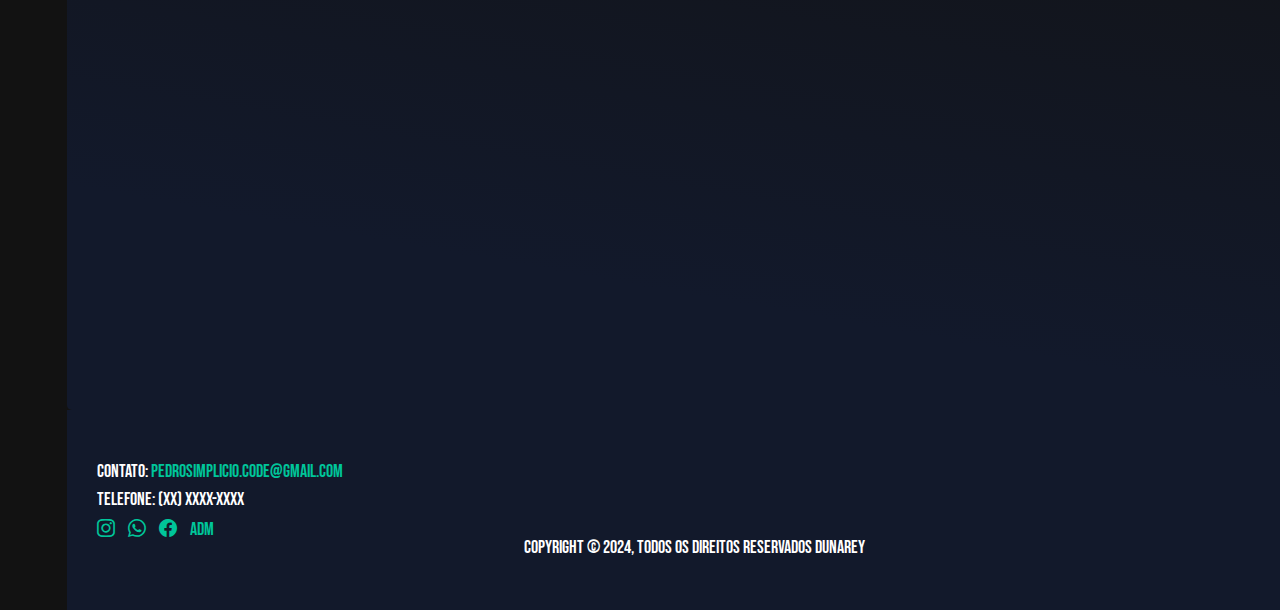
==== commit 43b5e654: "dcsvcs" ====
--- a/index.html
+++ b/index.html
@@ -119,7 +119,9 @@
 
                                             <h2>Carlos Eliezer</h2>
 
-                                            <p>
+                                            <p style="overflow-y: auto;
+                                            scrollbar-width:thin;
+                                            scrollbar-color: var(--color-gren) var(--color-black);">
                                                 Lorem ipsum dolor, sit amet consectetur adipisicing elit. Corrupti
                                                 magnam ex non id temporibus voluptatum saepe, natus voluptatem officia
                                                 error quasi! Repellendus at, mollitia tempore voluptatem deserunt dicta
@@ -154,7 +156,9 @@
 
                                             <h2>Marx Viana</h2>
 
-                                            <p>
+                                            <p style="overflow-y: auto;
+                                            scrollbar-width:thin;
+                                            scrollbar-color: var(--color-gren) var(--color-black);">
                                                 Iniciou na música aos 10 anos de idade, em Fortaleza. Tocando em um
                                                 projeto de orquestra escolar. Ao longo do tempo foi amadurecendo na
                                                 música e tendo novas influências como o rock, música clássica, reggae e
@@ -216,8 +220,8 @@
                                 </div>
 
                             </div>
-                            <div class="swiper-button-next nb"></div>
-                            <div class="swiper-button-prev nb"></div>
+                            <div class="swiper-button-next nb nv"></div>
+                            <div class="swiper-button-prev nb nv"></div>
                             <div class="swiper-pagination nb"></div>
                         </section>
                     </div>
@@ -240,7 +244,7 @@
                     <div class="widget">
 
                         <div><img src="src/assets/imagens/banner.jpg" alt=""></div>
-                        <div><iframe style="border-radius:5px"
+                        <div class="musica"><iframe style="border-radius:5px"
                                 src="https://open.spotify.com/embed/track/0hvhE58vyfprKQ1pdx95dF?utm_source=generator"
                                 width="352px" height="352" frameBorder="0" allowfullscreen=""
                                 allow="autoplay; clipboard-write; encrypted-media; fullscreen; picture-in-picture"
--- a/src/styles/style.css
+++ b/src/styles/style.css
@@ -7,7 +7,7 @@
 
 body {
    font-family: var(--font-bebas-neue);
-   background-color: var(--color-black);
+   background-color: #121212;
 }
 
 .modal {
@@ -354,7 +354,7 @@
       width: 100vw;
       background-position: top;
       background-repeat: no-repeat;
-      background-size:contain;
+      background-size:cover;
    }
 }
 
@@ -520,34 +520,50 @@
 }
 
 @media (max-width: 750px) {
-  
+
+
+   .grid_sobre_a_banda {
+      display: flex;
+      height: 100vh;
+      margin-top: 0;
+      margin-bottom: 100px;
+   }
 
    .grid_sobre_a_banda .conteudo {
       width: 100vw;
+      justify-content: center;
+      align-items: center;
+      
    }
 
    .bio-container {
+      height: 500px;
+      width: 300px;
       flex-direction: column;
+      justify-content: center;
       align-items: center;
-      height: 150vw;
-      width: auto;
+      margin: auto;
+
    }
 
    .integrantes {
-      height: 160vw;
-      padding: 20px;
+      height: 550px;
+      width: 300px;
+      
+   }
+
+   .integrantes .slide {
+      height: 500px;
+      width: 300px;
       justify-content: center;
-      align-items: top;
-   }
-
-   .integrantes .slide {
-      height: auto;
-      padding-top: 20px;
-      justify-content: center;
-      align-items: top;
-   }
-
-   
+      align-items: center;
+      padding-top: 0;
+
+   }
+
+   .integrantes .nv {
+      display: none;
+   }
  
 
 }
@@ -704,7 +720,7 @@
    flex-direction: column;
    color: #fff;
    background-color: var(--color-black);
-   font-size: x-large;
+   font-size: large;
 }
 
 .grid_midia footer .contatos {
@@ -730,9 +746,21 @@
 
 @media (max-width: 750px) {
 
+   .grid_midia .spotify .widget img {
+      width: 300px;
+      height: 300px;
+      border-radius: 50%;
+      margin-bottom: 5px;
+   }
+
+   .grid_midia .spotify .widget .musica iframe {
+      width: 320px;
+      height: 320px;
+   }
+
    .grid_midia .spotify {
       width: 100vw;
-      height: 120vh;
+      height: 130vh;
       background-size: cover;
       background-position: center;
       background-color: #121212;
@@ -740,7 +768,7 @@
 
    .grid_midia .youtube {
       width: 100vw;
-      height: 120vh;
+      height: 150vh;
       margin-top: 0;
    }
 
@@ -768,7 +796,14 @@
    justify-content: center;
    align-items: center;
    text-align: center;
+   height: 20vh;margin: auto;
+   
   }
+  .grid_midia footer .contatos {
+   align-self: center;
+   margin-left: 0;
+
+}
 
   footer h2 {
    margin-top: 10px;
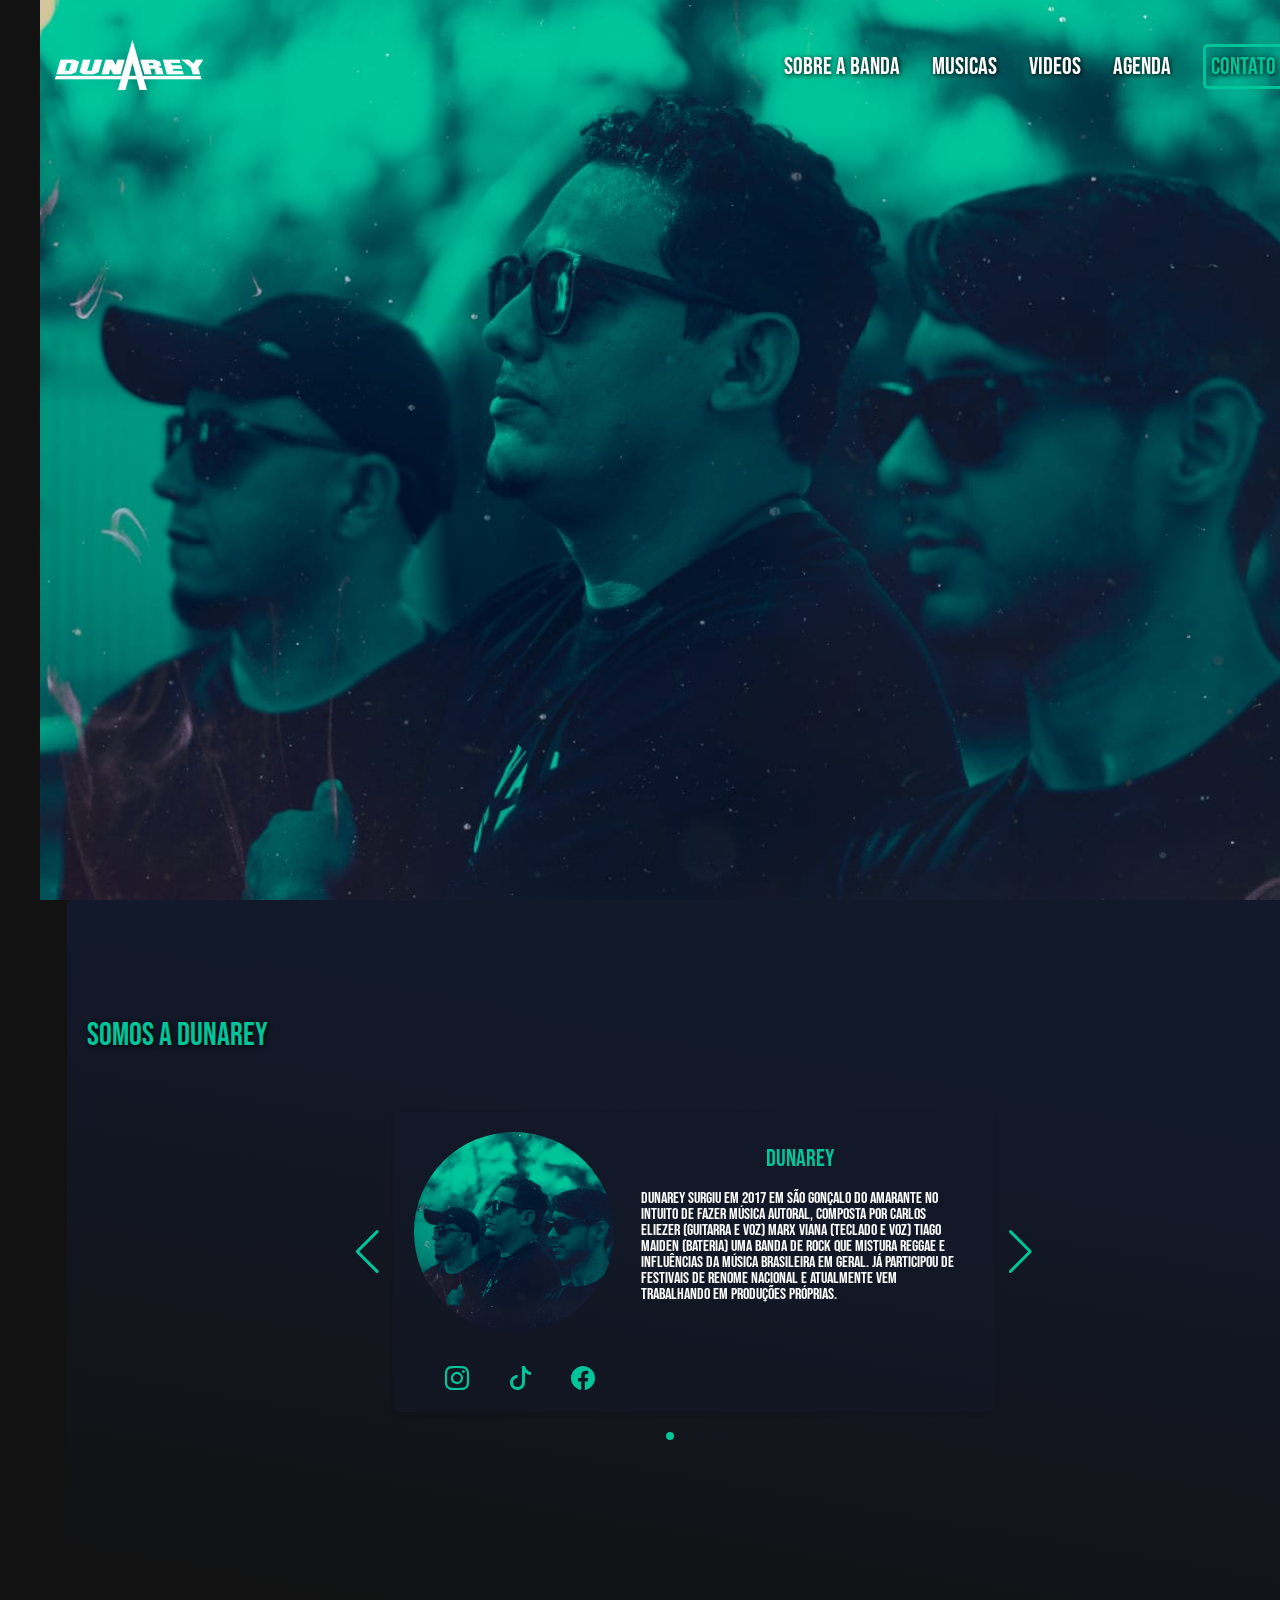
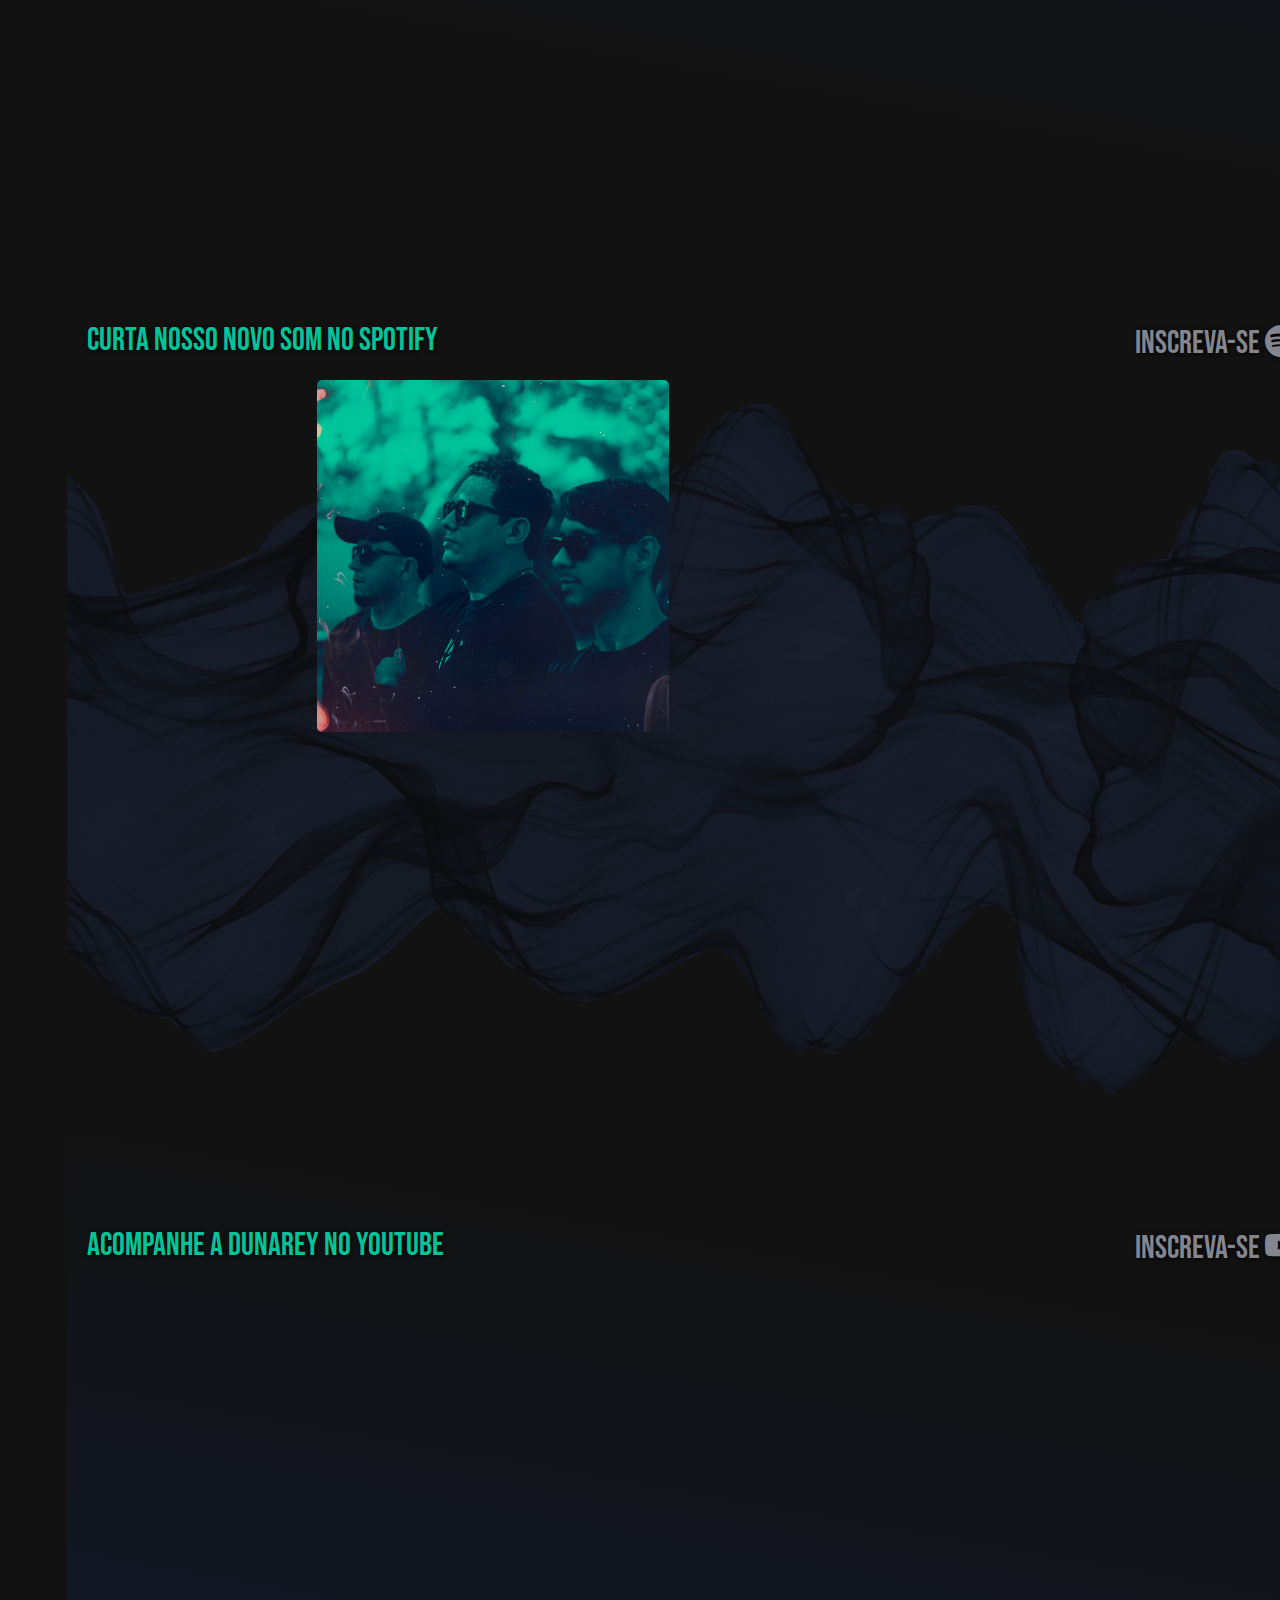
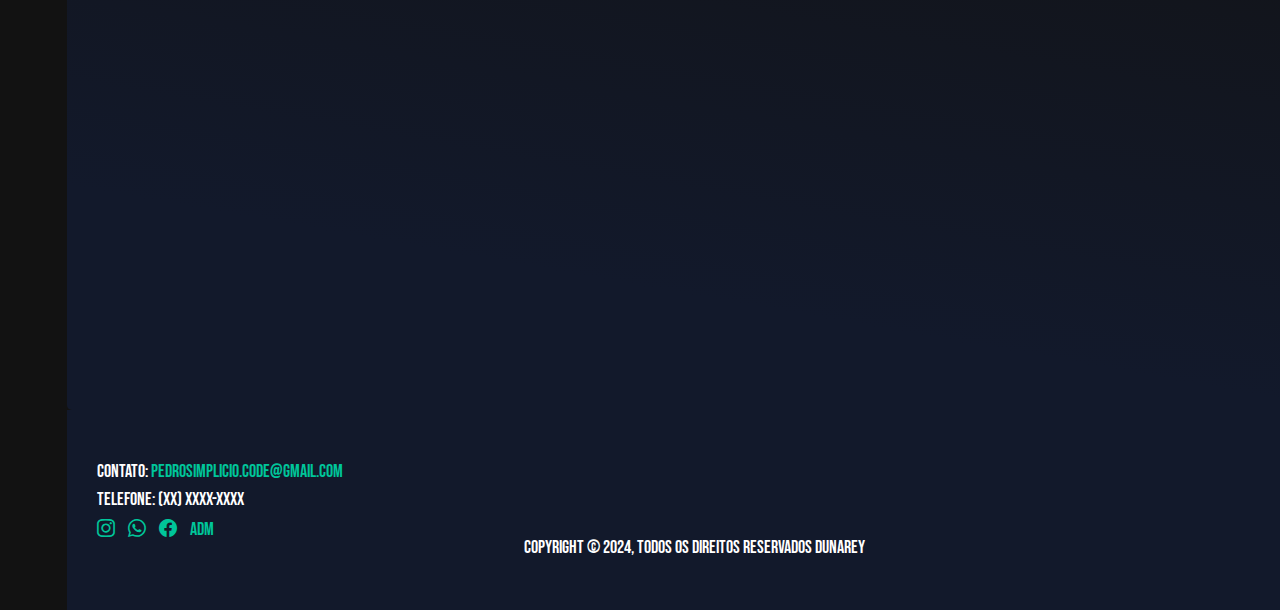
==== commit 1fdd5379: "dssc" ====
--- a/index.html
+++ b/index.html
@@ -44,11 +44,11 @@
                 <a href="#" class="logo"><img src="src/assets/imagens/logoduna.ico" alt=""></a>
                 <button class="hamburger"></button>
                 <ul class="nav-list">
-                    <li><a href="#sobreabanda">Sobre a banda</a></li>
-                    <li><a href="#spotify">Musicas</a></li>
-                    <li><a href="#youtube">Videos</a></li>
-                    <li><a href="">Agenda</a></li>
-                    <li><button id="contato" class="contato">Contato</button></li>
+                    <li><a id="a" href="#sobreabanda">Sobre a banda</a></li>
+                    <li><a id="a" href="#spotify">Musicas</a></li>
+                    <li><a id="a" href="#youtube">Videos</a></li>
+                    <li><a id="a" href="">Agenda</a></li>
+                    <li><a id="contato" class="contato">Contato</a></li>
                 </ul>
             </nav>
 
--- a/src/styles/style.css
+++ b/src/styles/style.css
@@ -37,6 +37,7 @@
    float: right;
    font-size: 28px;
    font-weight: bold;
+   padding: 10px;
 }
 
 .close:hover,
@@ -127,11 +128,19 @@
 }
 
 .success {
-   color: var(--color-gren);
+   color: var(--color-black);
 }
 
 .error {
    color: tomato;
+}
+
+@media (max-width: 750px) {
+   .modal-content {
+      
+      width: 90%;
+     
+   }
 }
 
 .wrapper {
@@ -179,9 +188,7 @@
    color: #84868f;
 }
 
-header.rolagem #adm {
-   color: #ffffff41;
-}
+
 
 
 .nav {
@@ -203,6 +210,29 @@
    font-size: x-large;
    color: #fff;
    text-decoration: none;
+   position: relative;
+   text-shadow: 1px 1px 5px rgb(0, 0, 0);
+
+}
+
+.nav-list #a:hover {
+   color: var(--color-gren);
+}
+
+.nav-list #a::after {
+   content: "";
+   position: absolute;
+   left: 0;
+   bottom: -2px;
+   width: 0%;
+   height: 4px;
+   background-color: var(--color-gren);
+   transition: .6s ease-in-out;
+}
+
+.nav-list #a:hover::after {
+   width: 100%;
+   color: var(--color-gren);
 }
 
 .nav img {
@@ -210,23 +240,7 @@
    height: 50px;
 }
 
-.contato {
-   font-family: var(--font-bebas-neue);
-   background: transparent;
-   width: 100px;
-   height: 48px;
-   color: var(--color-gren);
-   font-size: x-large;
-   border-radius: 5px;
-   border: 3px solid var(--color-gren);
-   cursor: pointer;
-   transition: all 0.3s ease-in-out;
-}
-
-.contato:hover {
-   box-shadow: 0 0 15px var(--color-gren), inset 0 0 15px var(--color-gren);
-   text-shadow: 0 0 15px var(--color-gren);
-}
+
 
 .hamburger {
    display: none;
@@ -327,6 +341,25 @@
    }
 }
 
+#contato {
+   font-family: var(--font-bebas-neue);
+   padding: 5px;
+   background: transparent;
+   width: 100px;
+   height: 48px;
+   color: var(--color-gren);
+   font-size: x-large;
+   border-radius: 5px;
+   border: 3px solid var(--color-gren);
+   cursor: pointer;
+   transition: all 0.3s ease-in-out;
+}
+
+#contato:hover {
+   box-shadow: 0 0 15px var(--color-gren), inset 0 0 15px var(--color-gren);
+   text-shadow: 0 0 15px var(--color-gren);
+}
+
 main {
    grid-area: main;
    margin: auto;
@@ -691,7 +724,7 @@
 }
 
 .grid_midia a:hover {
-   color: #c45660
+   color: #c45660;
 }
 
 .grid_midia a::after {
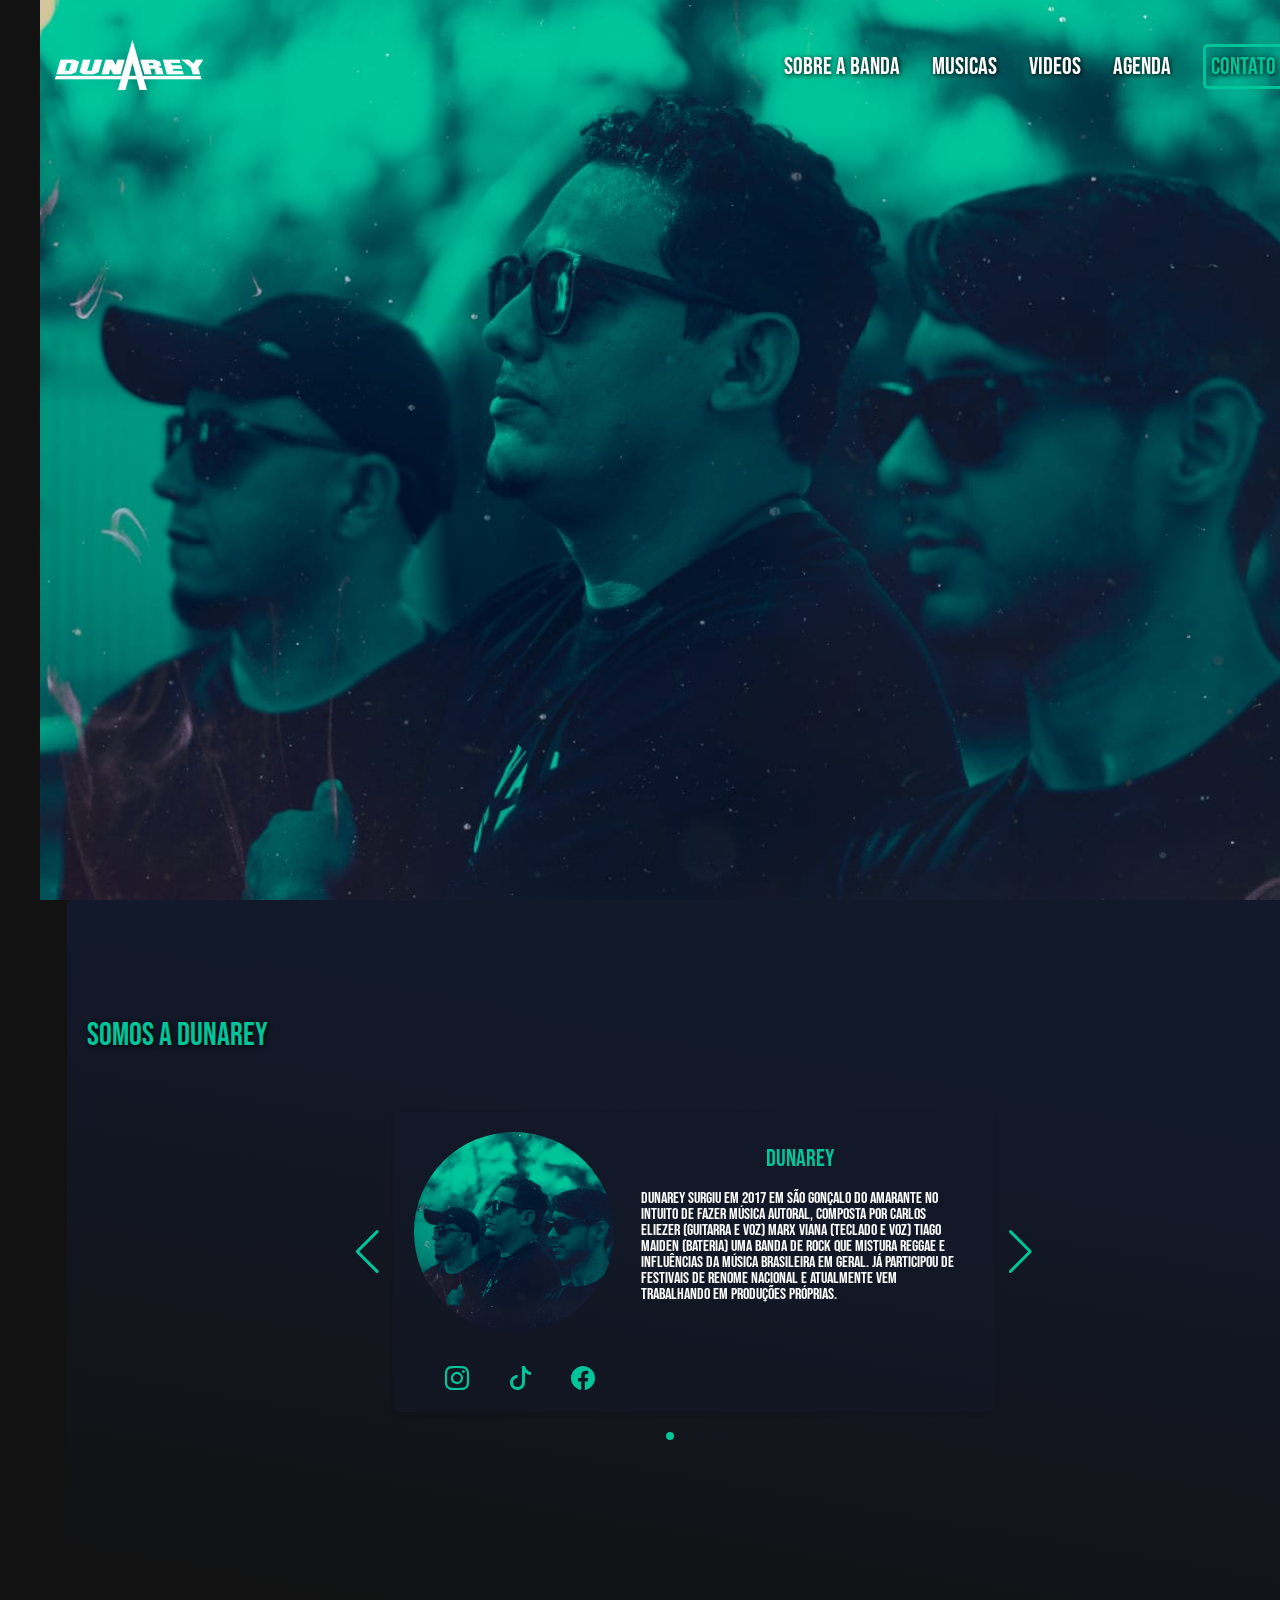
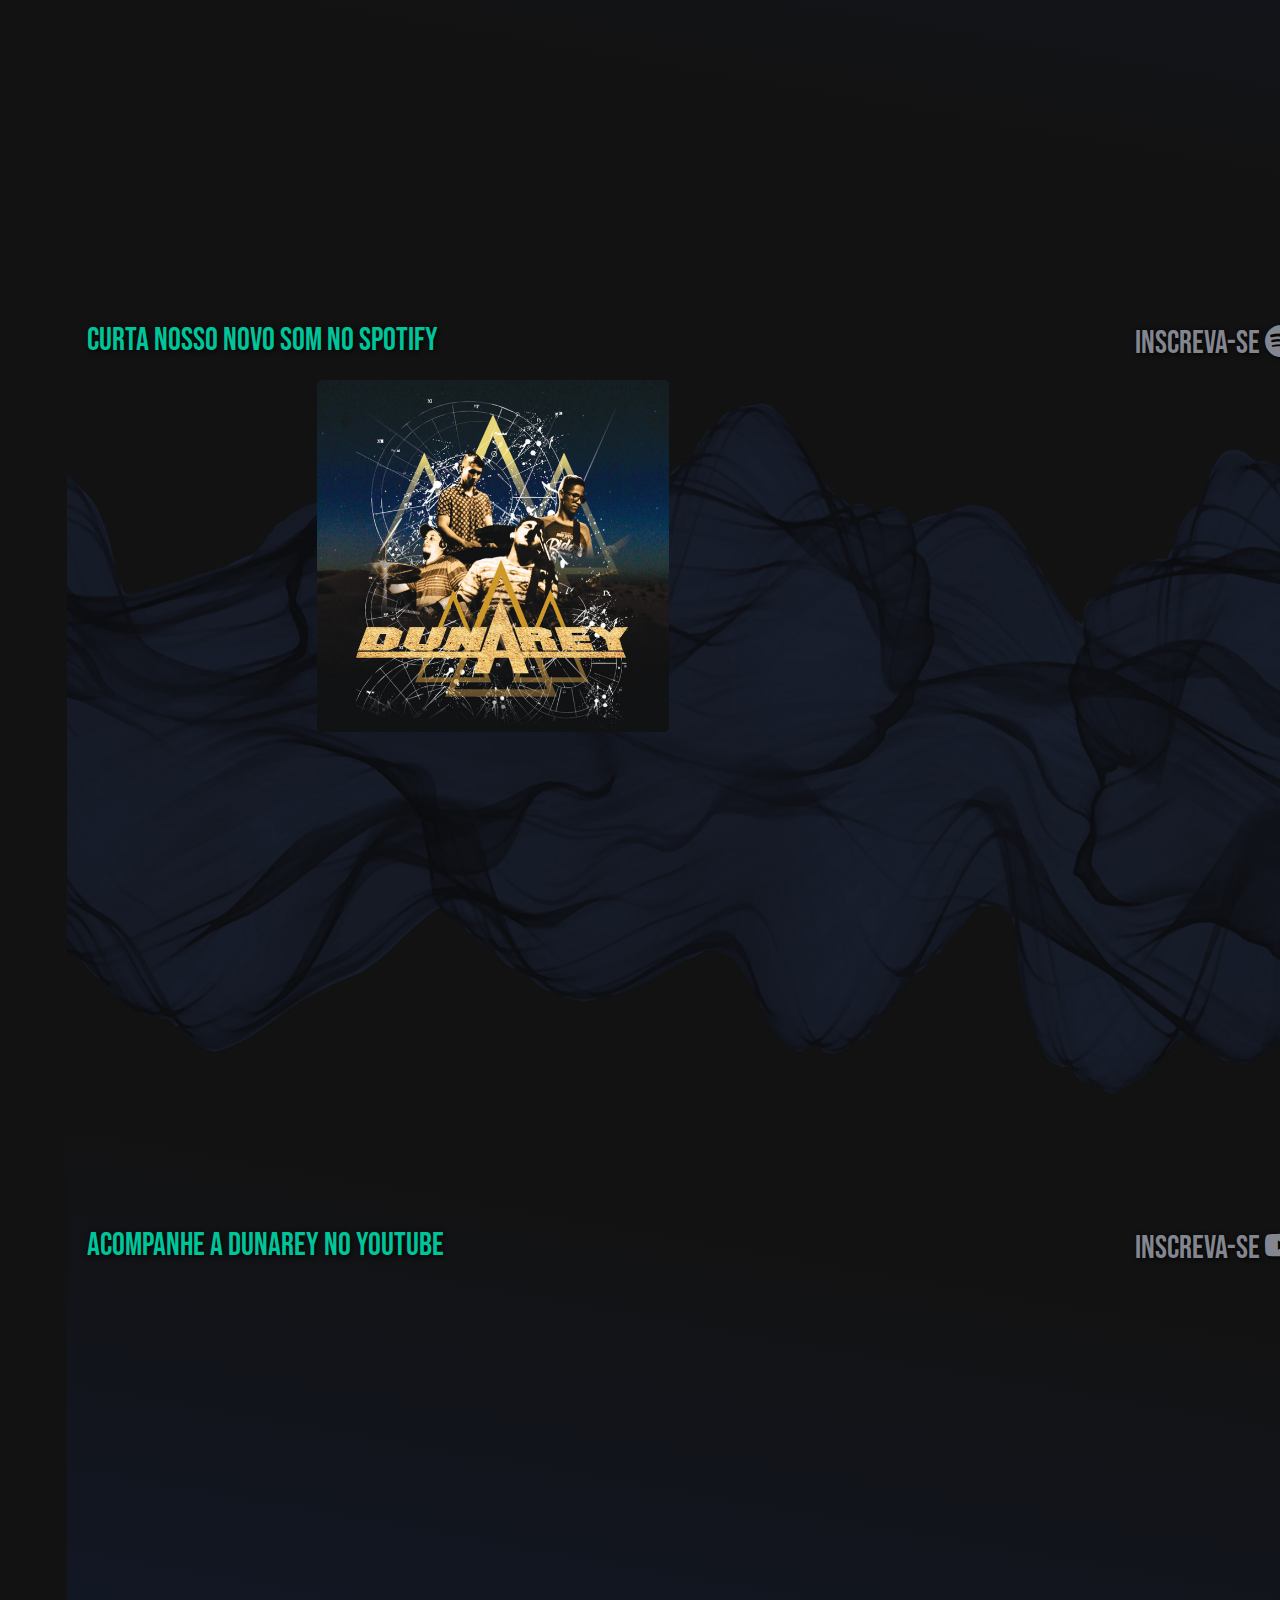
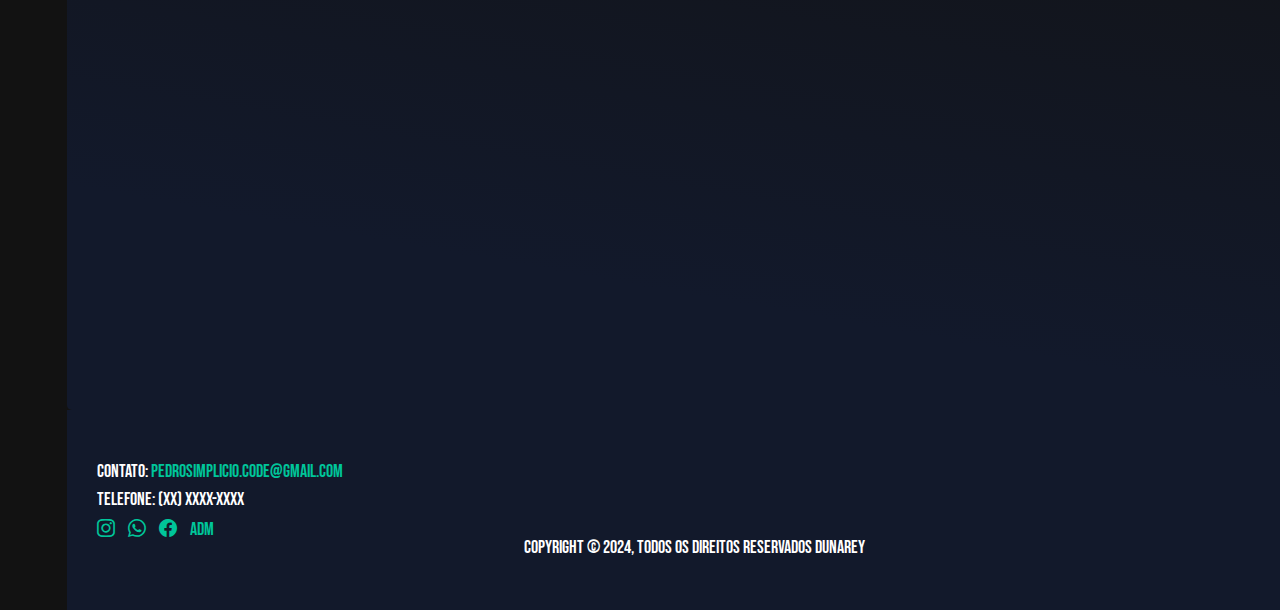
==== commit d60deac7: "lmfçerf" ====
--- a/index.html
+++ b/index.html
@@ -121,7 +121,7 @@
 
                                             <p style="overflow-y: auto;
                                             scrollbar-width:thin;
-                                            scrollbar-color: var(--color-gren) var(--color-black);">
+                                            scrollbar-color: var(--color-gren) var(--color-black); padding-right: 15px;">
                                                 Lorem ipsum dolor, sit amet consectetur adipisicing elit. Corrupti
                                                 magnam ex non id temporibus voluptatum saepe, natus voluptatem officia
                                                 error quasi! Repellendus at, mollitia tempore voluptatem deserunt dicta
@@ -158,7 +158,7 @@
 
                                             <p style="overflow-y: auto;
                                             scrollbar-width:thin;
-                                            scrollbar-color: var(--color-gren) var(--color-black);">
+                                            scrollbar-color: var(--color-gren) var(--color-black); padding-right: 15px;">
                                                 Iniciou na música aos 10 anos de idade, em Fortaleza. Tocando em um
                                                 projeto de orquestra escolar. Ao longo do tempo foi amadurecendo na
                                                 música e tendo novas influências como o rock, música clássica, reggae e
@@ -192,7 +192,7 @@
 
                                             <p style="overflow-y: auto;
                                             scrollbar-width:thin;
-                                            scrollbar-color: var(--color-gren) var(--color-black);">
+                                            scrollbar-color: var(--color-gren) var(--color-black); padding-right: 15px;">
                                                 Tiago Maiden deu seus primeiros passos musicais aos 10 anos, quando
                                                 ingressou na fanfarra da Escola Adelino. Sua paixão pela música só
                                                 cresceu a partir daí.
@@ -222,7 +222,7 @@
                             </div>
                             <div class="swiper-button-next nb nv"></div>
                             <div class="swiper-button-prev nb nv"></div>
-                            <div class="swiper-pagination nb"></div>
+                            <div class="swiper-pagination nb sp"></div>
                         </section>
                     </div>
 
@@ -243,7 +243,7 @@
 
                     <div class="widget">
 
-                        <div><img src="src/assets/imagens/banner.jpg" alt=""></div>
+                        <div><img src="src/assets/imagens/clar.png" alt=""></div>
                         <div class="musica"><iframe style="border-radius:5px"
                                 src="https://open.spotify.com/embed/track/0hvhE58vyfprKQ1pdx95dF?utm_source=generator"
                                 width="352px" height="352" frameBorder="0" allowfullscreen=""
@@ -264,25 +264,25 @@
 
                     <div class="widget">
 
-                        <iframe style="border-radius:5px" width="350px" height="197px"
+                        <iframe style="border-radius:5px"
                             src="https://www.youtube.com/embed/pMG2vr_gyWc?si=_Wmw0Yk9nyi-uAab"
                             title="YouTube video player" frameborder="0"
                             allow="accelerometer; autoplay; clipboard-write; encrypted-media; gyroscope; picture-in-picture; web-share"
                             referrerpolicy="strict-origin-when-cross-origin" allowfullscreen></iframe>
 
-                        <iframe style="border-radius:5px" width="350px" height="197px"
+                            <iframe style="border-radius:5px"
                             src="https://www.youtube.com/embed/dcjdtMVhu1w?si=nH8YnkjcLwCTjzkH"
                             title="YouTube video player" frameborder="0"
                             allow="accelerometer; autoplay; clipboard-write; encrypted-media; gyroscope; picture-in-picture; web-share"
                             referrerpolicy="strict-origin-when-cross-origin" allowfullscreen></iframe>
 
-                        <iframe style="border-radius:5px" width="350px" height="197px"
+                            <iframe style="border-radius:5px"
                             src="https://www.youtube.com/embed/pMG2vr_gyWc?si=lY3KrAeHTu8E7Hm8"
                             title="YouTube video player" frameborder="0"
                             allow="accelerometer; autoplay; clipboard-write; encrypted-media; gyroscope; picture-in-picture; web-share"
                             referrerpolicy="strict-origin-when-cross-origin" allowfullscreen></iframe>
 
-                        <iframe style="border-radius:5px" width="350px" height="197px"
+                            <iframe style="border-radius:5px"
                             src="https://www.youtube.com/embed/WLuUvwnmCJ8?si=8W2wXdmAMWx2Y75h"
                             title="YouTube video player" frameborder="0"
                             allow="accelerometer; autoplay; clipboard-write; encrypted-media; gyroscope; picture-in-picture; web-share"
--- a/src/styles/vars.css
+++ b/src/styles/vars.css
@@ -9,4 +9,4 @@
     --color-gren: #00c59a;
 
 
-}+}
--- a/src/styles/style.css
+++ b/src/styles/style.css
@@ -8,6 +8,7 @@
 body {
    font-family: var(--font-bebas-neue);
    background-color: #121212;
+   overflow-x: hidden;
 }
 
 .modal {
@@ -137,9 +138,9 @@
 
 @media (max-width: 750px) {
    .modal-content {
-      
+
       width: 90%;
-     
+
    }
 }
 
@@ -180,7 +181,7 @@
 }
 
 header.rolagem {
-   background-color: var(--color-black);
+   background-color: #121212;
    padding: 10px 10px;
 }
 
@@ -274,8 +275,10 @@
       left: 0;
       width: 100vw;
       height: 100vh;
+      padding-top: 10vh;
+      padding-bottom: 20vh;
       background: var(--color-black);
-      clip-path: circle(100px at 110% -50%);
+      clip-path: circle(100px at 180% -50%);
       transition: 1s ease-out;
 
       flex-direction: column;
@@ -286,10 +289,11 @@
       pointer-events: none;
    }
 
+
    .nav-list a {
-      font-size: 24px;
       opacity: 0;
    }
+
 
    .nav-list li:nth-child(1) a {
       transition: 0.5s 0.2s;
@@ -316,7 +320,7 @@
    }
 
    .nav.active .nav-list {
-      clip-path: circle(1500px at 110% -50%);
+      clip-path: circle(1500px at 180% -50%);
       pointer-events: all;
    }
 
@@ -326,7 +330,7 @@
 
    .nav.active .hamburger {
       position: fixed;
-      top: 26px;
+      top: 55px;
       right: 16px;
       border-top-color: transparent;
    }
@@ -379,15 +383,16 @@
 }
 
 @media (max-width: 750px) {
-   header .rolagem{
+   header .rolagem {
       width: 100vw;
    }
 
    .banner {
       width: 100vw;
-      background-position: top;
+      height: 100vh;
+      background-position: center;
       background-repeat: no-repeat;
-      background-size:cover;
+      background-size: cover;
    }
 }
 
@@ -554,40 +559,40 @@
 
 @media (max-width: 750px) {
 
+   .grid_sobre_a_banda .title {
+   }
 
    .grid_sobre_a_banda {
       display: flex;
       height: 100vh;
       margin-top: 0;
-      margin-bottom: 100px;
    }
 
    .grid_sobre_a_banda .conteudo {
+      height: 100vh;
       width: 100vw;
       justify-content: center;
       align-items: center;
-      
+
    }
 
    .bio-container {
-      height: 500px;
-      width: 300px;
+      height: 70vh;
+      width: 80vw;
       flex-direction: column;
       justify-content: center;
       align-items: center;
-      margin: auto;
 
    }
 
    .integrantes {
-      height: 550px;
-      width: 300px;
-      
+      height: 80vh;
+      width: 100vw;
+
    }
 
    .integrantes .slide {
-      height: 500px;
-      width: 300px;
+      height: 70vh;
       justify-content: center;
       align-items: center;
       padding-top: 0;
@@ -597,7 +602,18 @@
    .integrantes .nv {
       display: none;
    }
- 
+
+   .integrantes .sp {
+      margin-top: 20px;
+   }
+
+   .bio-text {
+      width: 80vw;
+   }
+
+   .bio-text p {
+      padding: 5px;
+   }
 
 }
 
@@ -701,6 +717,11 @@
 
 }
 
+.grid_midia .youtube .widget iframe {
+   width: 350px;
+   height: 197px
+}
+
 .grid_midia .title {
    grid-area: title;
    width: 100%;
@@ -780,20 +801,26 @@
 @media (max-width: 750px) {
 
    .grid_midia .spotify .widget img {
-      width: 300px;
-      height: 300px;
+      width: 70vw;
+      height: 70vw;
       border-radius: 50%;
       margin-bottom: 5px;
    }
 
    .grid_midia .spotify .widget .musica iframe {
-      width: 320px;
-      height: 320px;
+      width: 80vw;
+      height: 80vw;
+      margin: 50px auto;
+
+   }
+
+   .grid_midia .youtube .widget iframe {
+      width: 80vw;
    }
 
    .grid_midia .spotify {
       width: 100vw;
-      height: 130vh;
+      height: 100vh;
       background-size: cover;
       background-position: center;
       background-color: #121212;
@@ -801,7 +828,7 @@
 
    .grid_midia .youtube {
       width: 100vw;
-      height: 150vh;
+      height: 115vh;
       margin-top: 0;
    }
 
@@ -810,35 +837,37 @@
    }
 
    .grid_midia .spotify .widget {
-   display: flex;
-   flex-direction: column;
-   justify-content: center;
-   align-items: center;
-  }
-
-  .grid_midia .youtube .widget {
-   display: flex;
-   flex-direction: column;
-   justify-content: center;
-   align-items: center;
-  }
-
-  footer {
-   display: flex;
-   flex-direction: column;
-   justify-content: center;
-   align-items: center;
-   text-align: center;
-   height: 20vh;margin: auto;
-   
-  }
-  .grid_midia footer .contatos {
-   align-self: center;
-   margin-left: 0;
-
-}
-
-  footer h2 {
-   margin-top: 10px;
-  }
+      display: flex;
+      flex-direction: column;
+      align-items: center;
+
+   }
+
+   .grid_midia .youtube .widget {
+      display: flex;
+      flex-direction: column;
+      justify-content: center;
+      align-items: center;
+   }
+
+   footer {
+      display: flex;
+      flex-direction: column;
+      justify-content: center;
+      align-items: center;
+      text-align: center;
+      height: 20vh;
+      margin: auto;
+
+   }
+
+   .grid_midia footer .contatos {
+      align-self: center;
+      margin-left: 0;
+
+   }
+
+   footer h2 {
+      margin-top: 10px;
+   }
 }